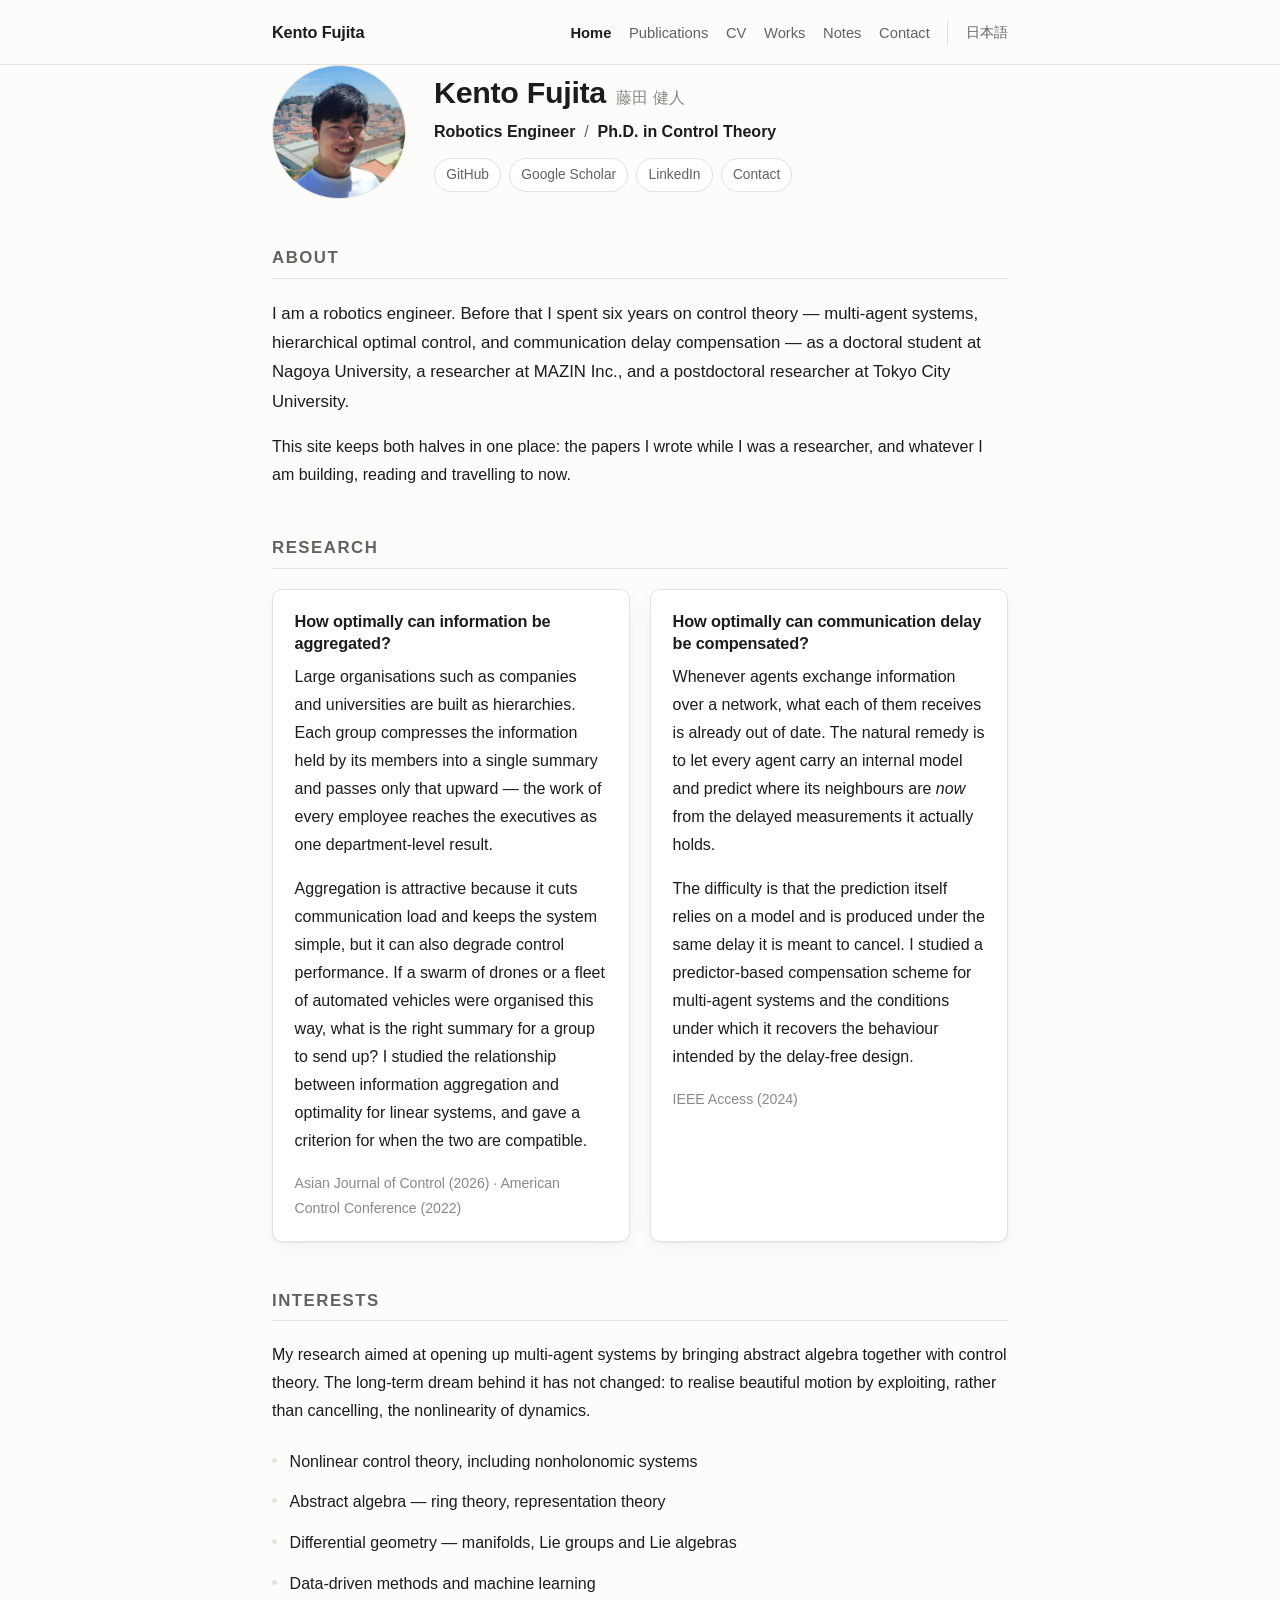
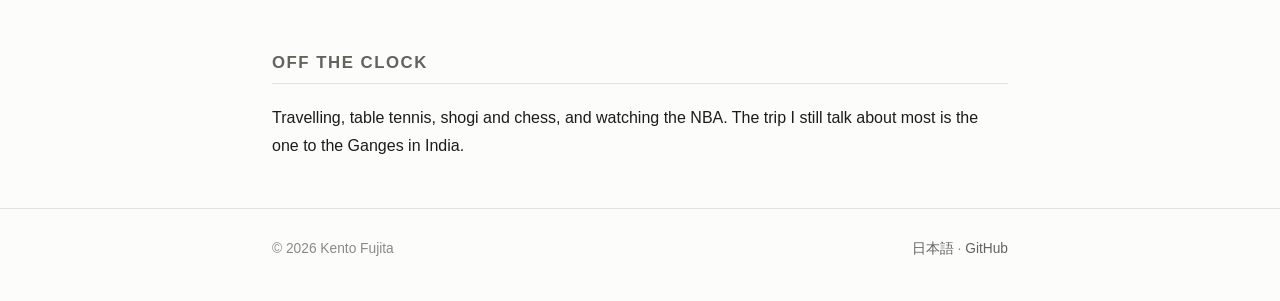
==== index.html @ 8de70c78 "Initial site: bilingual personal site on GitHub Pages Migrated from Google Sites (sites.google.com/v" ====
<!doctype html>
<html lang="en">
<head>
<meta charset="utf-8">
<meta name="viewport" content="width=device-width, initial-scale=1">
<title>Kento Fujita</title>
<meta name="description" content="Kento Fujita — robotics engineer, Ph.D. in control theory. Multi-agent systems, hierarchical optimal control, communication delay compensation.">
<link rel="stylesheet" href="/assets/style.css">
</head>
<body>

<header class="site-header">
  <div class="wrap">
    <a class="brand" href="/">Kento Fujita</a>
    <nav class="site-nav">
      <a href="/" aria-current="page">Home</a>
      <a href="/publications.html">Publications</a>
      <a href="/cv.html">CV</a>
      <a href="/works.html">Works</a>
      <a href="/notes/">Notes</a>
      <a href="/contact.html">Contact</a>
      <span class="lang-switch"><a href="/ja/">日本語</a></span>
    </nav>
  </div>
</header>

<main class="wrap">

  <div class="hero">
    <img class="hero-photo" src="/assets/img/profile.jpg" alt="Kento Fujita" width="600" height="600">
    <div class="hero-text">
      <h1>Kento Fujita<span class="name-ja">藤田 健人</span></h1>
      <p class="role"><strong>Robotics Engineer</strong> &nbsp;/&nbsp; <strong>Ph.D. in Control Theory</strong></p>
      <ul class="linkrow">
        <li><a href="https://github.com/KennyFujita">GitHub</a></li>
        <li><a href="https://scholar.google.com/citations?hl=en&amp;user=qDLfMhMAAAAJ">Google Scholar</a></li>
        <li><a href="https://www.linkedin.com/in/fujita-kento-control/">LinkedIn</a></li>
        <li><a href="/contact.html">Contact</a></li>
      </ul>
    </div>
  </div>

  <section>
    <h2>About</h2>
    <p class="lead">
      I am a robotics engineer. Before that I spent six years on control theory —
      multi-agent systems, hierarchical optimal control, and communication delay
      compensation — as a doctoral student at Nagoya University, a researcher at
      MAZIN Inc., and a postdoctoral researcher at Tokyo City University.
    </p>
    <p>
      This site keeps both halves in one place: the papers I wrote while I was a
      researcher, and whatever I am building, reading and travelling to now.
    </p>
  </section>

  <section>
    <h2>Research</h2>
    <div class="cards">

      <article class="card">
        <h3>How optimally can information be aggregated?</h3>
        <p>
          Large organisations such as companies and universities are built as
          hierarchies. Each group compresses the information held by its members
          into a single summary and passes only that upward — the work of every
          employee reaches the executives as one department-level result.
        </p>
        <p>
          Aggregation is attractive because it cuts communication load and keeps
          the system simple, but it can also degrade control performance. If a
          swarm of drones or a fleet of automated vehicles were organised this
          way, what is the right summary for a group to send up? I studied the
          relationship between information aggregation and optimality for linear
          systems, and gave a criterion for when the two are compatible.
        </p>
        <p class="note">
          Asian Journal of Control (2026) · American Control Conference (2022)
        </p>
      </article>

      <article class="card">
        <h3>How optimally can communication delay be compensated?</h3>
        <p>
          Whenever agents exchange information over a network, what each of them
          receives is already out of date. The natural remedy is to let every
          agent carry an internal model and predict where its neighbours are
          <em>now</em> from the delayed measurements it actually holds.
        </p>
        <p>
          The difficulty is that the prediction itself relies on a model and is
          produced under the same delay it is meant to cancel. I studied a
          predictor-based compensation scheme for multi-agent systems and the
          conditions under which it recovers the behaviour intended by the
          delay-free design.
        </p>
        <p class="note">
          IEEE Access (2024)
        </p>
      </article>

    </div>
  </section>

  <section>
    <h2>Interests</h2>
    <p>
      My research aimed at opening up multi-agent systems by bringing abstract
      algebra together with control theory. The long-term dream behind it has
      not changed: to realise beautiful motion by exploiting, rather than
      cancelling, the nonlinearity of dynamics.
    </p>
    <ul class="plain-list">
      <li>Nonlinear control theory, including nonholonomic systems</li>
      <li>Abstract algebra — ring theory, representation theory</li>
      <li>Differential geometry — manifolds, Lie groups and Lie algebras</li>
      <li>Data-driven methods and machine learning</li>
    </ul>
  </section>

  <section>
    <h2>Off the clock</h2>
    <p>
      Travelling, table tennis, shogi and chess, and watching the NBA. The trip
      I still talk about most is the one to the Ganges in India.
    </p>
  </section>

</main>

<footer class="site-footer">
  <div class="wrap">
    <span>© 2026 Kento Fujita</span>
    <span><a href="/ja/">日本語</a> · <a href="https://github.com/KennyFujita">GitHub</a></span>
  </div>
</footer>

</body>
</html>
---- assets/style.css ----
/* ==========================================================================
   Kento Fujita — personal site
   Single stylesheet for every page (English and Japanese).
   No build step, no external fonts, no JavaScript.
   ========================================================================== */

:root {
  --bg: #fcfcfa;
  --surface: #ffffff;
  --fg: #1c1c1a;
  --muted: #63635e;
  --faint: #8a8a84;
  --border: #e3e2dd;
  --accent: #275b87;
  --accent-soft: #eef3f8;
  --shadow: 0 1px 2px rgba(20, 20, 18, 0.05), 0 6px 20px rgba(20, 20, 18, 0.04);
  --radius: 10px;
  --measure: 46rem;
}

@media (prefers-color-scheme: dark) {
  :root {
    --bg: #16171a;
    --surface: #1e1f23;
    --fg: #e7e7e4;
    --muted: #a6a6a1;
    --faint: #85857f;
    --border: #2e3036;
    --accent: #8ab6dd;
    --accent-soft: #222932;
    --shadow: 0 1px 2px rgba(0, 0, 0, 0.3), 0 6px 20px rgba(0, 0, 0, 0.25);
  }
}

/* The theme toggle on hosted pages stamps data-theme on <html>; it must win. */
:root[data-theme="light"] {
  --bg: #fcfcfa;
  --surface: #ffffff;
  --fg: #1c1c1a;
  --muted: #63635e;
  --faint: #8a8a84;
  --border: #e3e2dd;
  --accent: #275b87;
  --accent-soft: #eef3f8;
}

:root[data-theme="dark"] {
  --bg: #16171a;
  --surface: #1e1f23;
  --fg: #e7e7e4;
  --muted: #a6a6a1;
  --faint: #85857f;
  --border: #2e3036;
  --accent: #8ab6dd;
  --accent-soft: #222932;
}

/* --------------------------------------------------------------- base ---- */

html {
  -webkit-text-size-adjust: 100%;
}

body {
  margin: 0;
  background: var(--bg);
  color: var(--fg);
  font-family: -apple-system, BlinkMacSystemFont, "Segoe UI", "Helvetica Neue",
    "Hiragino Sans", "Hiragino Kaku Gothic ProN", "Noto Sans JP", Meiryo,
    sans-serif;
  font-size: 16px;
  line-height: 1.75;
  font-feature-settings: "palt" 1;
}

a {
  color: var(--accent);
  text-decoration: none;
  border-bottom: 1px solid transparent;
}

a:hover {
  border-bottom-color: currentColor;
}

h1,
h2,
h3 {
  line-height: 1.35;
  font-weight: 650;
  letter-spacing: -0.01em;
}

p {
  margin: 0 0 1em;
}

img {
  max-width: 100%;
  height: auto;
}

code {
  font-family: ui-monospace, SFMono-Regular, Menlo, Consolas, monospace;
  font-size: 0.9em;
  background: var(--accent-soft);
  padding: 0.1em 0.35em;
  border-radius: 4px;
}

/* ------------------------------------------------------------- layout ---- */

.wrap {
  max-width: var(--measure);
  margin: 0 auto;
  padding: 0 1.25rem;
}

main {
  padding: 2.5rem 0 4rem;
}

section {
  margin: 0 0 3rem;
}

section > h2 {
  font-size: 1.05rem;
  text-transform: uppercase;
  letter-spacing: 0.09em;
  color: var(--muted);
  font-weight: 600;
  margin: 0 0 1.25rem;
  padding-bottom: 0.5rem;
  border-bottom: 1px solid var(--border);
}

/* ------------------------------------------------------------- header ---- */

.site-header {
  border-bottom: 1px solid var(--border);
  background: var(--bg);
}

.site-header .wrap {
  display: flex;
  flex-wrap: wrap;
  align-items: baseline;
  gap: 0.5rem 1.5rem;
  padding-top: 1.1rem;
  padding-bottom: 1.1rem;
}

.brand {
  font-weight: 650;
  font-size: 1.02rem;
  color: var(--fg);
  letter-spacing: -0.01em;
  border-bottom: none;
}

.brand:hover {
  color: var(--accent);
}

.site-nav {
  display: flex;
  flex-wrap: wrap;
  gap: 0.25rem 1.1rem;
  margin-left: auto;
  font-size: 0.92rem;
}

.site-nav a {
  color: var(--muted);
  border-bottom: none;
}

.site-nav a:hover {
  color: var(--fg);
}

.site-nav a[aria-current="page"] {
  color: var(--fg);
  font-weight: 600;
}

.lang-switch {
  font-size: 0.85rem;
  color: var(--faint);
  padding-left: 1.1rem;
  border-left: 1px solid var(--border);
}

/* --------------------------------------------------------------- hero ---- */

.hero {
  display: flex;
  flex-wrap: wrap;
  align-items: center;
  gap: 1.75rem;
  margin-bottom: 3rem;
}

.hero-photo {
  width: 132px;
  height: 132px;
  border-radius: 50%;
  object-fit: cover;
  background: var(--accent-soft);
  border: 1px solid var(--border);
  flex: none;
}

.hero-photo--placeholder {
  display: flex;
  align-items: center;
  justify-content: center;
  color: var(--faint);
  font-size: 0.72rem;
  text-align: center;
  line-height: 1.4;
  padding: 0.5rem;
  box-sizing: border-box;
}

.hero-text {
  flex: 1 1 16rem;
}

.hero h1 {
  margin: 0 0 0.3rem;
  font-size: 1.9rem;
}

.hero .name-ja {
  color: var(--faint);
  font-size: 1rem;
  font-weight: 400;
  margin-left: 0.6rem;
  letter-spacing: 0.02em;
}

.hero .role {
  margin: 0 0 0.75rem;
  color: var(--muted);
  font-size: 1rem;
}

.hero .role strong {
  color: var(--fg);
  font-weight: 600;
}

/* -------------------------------------------------------------- links ---- */

.linkrow {
  display: flex;
  flex-wrap: wrap;
  gap: 0.5rem;
  margin: 0;
  padding: 0;
  list-style: none;
}

.linkrow a {
  display: inline-block;
  font-size: 0.86rem;
  padding: 0.25rem 0.7rem;
  border: 1px solid var(--border);
  border-radius: 999px;
  color: var(--muted);
  background: var(--surface);
}

.linkrow a:hover {
  color: var(--accent);
  border-color: var(--accent);
}

/* ---------------------------------------------------------- text bits ---- */

.lead {
  font-size: 1.05rem;
}

.muted {
  color: var(--muted);
}

.note {
  font-size: 0.88rem;
  color: var(--faint);
}

/* ------------------------------------------------------------- cards ----- */

.cards {
  display: grid;
  gap: 1.25rem;
  grid-template-columns: repeat(auto-fit, minmax(17rem, 1fr));
}

.card {
  background: var(--surface);
  border: 1px solid var(--border);
  border-radius: var(--radius);
  padding: 1.25rem 1.35rem;
  box-shadow: var(--shadow);
}

.card h3 {
  margin: 0 0 0.6rem;
  font-size: 1.02rem;
}

.card p:last-child {
  margin-bottom: 0;
}

.card .card-meta {
  font-size: 0.82rem;
  color: var(--faint);
  margin-bottom: 0.5rem;
}

/* ------------------------------------------------------- publications ---- */

.pub-group {
  margin-bottom: 2.25rem;
}

.pub-group h3 {
  font-size: 0.95rem;
  margin: 0 0 0.9rem;
  color: var(--fg);
}

.pub-list {
  margin: 0;
  padding: 0;
  list-style: none;
  counter-reset: pub;
}

.pub-list > li {
  position: relative;
  padding: 0 0 1.05rem 2.2rem;
  counter-increment: pub;
}

.pub-list > li::before {
  content: "[" counter(pub) "]";
  position: absolute;
  left: 0;
  top: 0;
  color: var(--faint);
  font-size: 0.85rem;
  font-variant-numeric: tabular-nums;
}

.pub-list .authors {
  color: var(--fg);
}

.pub-list .title {
  font-weight: 600;
}

.pub-list .venue {
  color: var(--muted);
  font-style: italic;
}

.pub-list .orig {
  display: block;
  font-size: 0.85rem;
  color: var(--faint);
  font-style: normal;
}

.pub-list .self {
  text-decoration: underline;
  text-underline-offset: 0.2em;
  text-decoration-thickness: 1px;
}

.pub-list .award {
  display: inline-block;
  font-size: 0.78rem;
  color: var(--accent);
  background: var(--accent-soft);
  border-radius: 4px;
  padding: 0 0.4em;
  margin-left: 0.3em;
  white-space: nowrap;
}

/* ----------------------------------------------------------------- cv ---- */

.timeline {
  margin: 0;
  padding: 0;
  list-style: none;
}

.timeline > li {
  display: flex;
  flex-wrap: wrap;
  gap: 0.1rem 1.5rem;
  padding: 0.75rem 0;
  border-bottom: 1px dashed var(--border);
}

.timeline > li:last-child {
  border-bottom: none;
}

.timeline .when {
  flex: 0 0 9.5rem;
  color: var(--muted);
  font-size: 0.88rem;
  font-variant-numeric: tabular-nums;
  padding-top: 0.15rem;
}

.timeline .what {
  flex: 1 1 16rem;
}

.timeline .what strong {
  font-weight: 600;
}

.timeline .what .sub {
  display: block;
  color: var(--muted);
  font-size: 0.89rem;
}

.plain-list {
  margin: 0;
  padding: 0;
  list-style: none;
}

.plain-list > li {
  padding: 0.4rem 0 0.4rem 1.1rem;
  position: relative;
}

.plain-list > li::before {
  content: "";
  position: absolute;
  left: 0;
  top: 1.02em;
  width: 5px;
  height: 5px;
  border-radius: 50%;
  background: var(--border);
}

.plain-list .when {
  color: var(--faint);
  font-size: 0.88rem;
}

/* -------------------------------------------------------------- notes ---- */

.note-list {
  margin: 0;
  padding: 0;
  list-style: none;
}

.note-list > li {
  padding: 0.85rem 0;
  border-bottom: 1px solid var(--border);
  display: flex;
  flex-wrap: wrap;
  align-items: baseline;
  gap: 0.3rem 0.9rem;
}

.note-list .date {
  color: var(--faint);
  font-size: 0.85rem;
  font-variant-numeric: tabular-nums;
  flex: 0 0 6rem;
}

.tag {
  display: inline-block;
  font-size: 0.74rem;
  letter-spacing: 0.04em;
  text-transform: uppercase;
  color: var(--muted);
  border: 1px solid var(--border);
  border-radius: 999px;
  padding: 0 0.55em;
}

.empty-state {
  border: 1px dashed var(--border);
  border-radius: var(--radius);
  padding: 2rem 1.5rem;
  text-align: center;
  color: var(--muted);
}

/* ------------------------------------------------------------- footer ---- */

.site-footer {
  border-top: 1px solid var(--border);
  padding: 1.75rem 0 2.5rem;
  color: var(--faint);
  font-size: 0.86rem;
}

.site-footer .wrap {
  display: flex;
  flex-wrap: wrap;
  gap: 0.4rem 1.25rem;
  justify-content: space-between;
}

.site-footer a {
  color: var(--muted);
}

/* --------------------------------------------------------- small screens - */

@media (max-width: 34rem) {
  .hero {
    gap: 1.25rem;
  }

  .hero-photo {
    width: 96px;
    height: 96px;
  }

  .hero h1 {
    font-size: 1.6rem;
  }

  .hero .name-ja {
    display: block;
    margin-left: 0;
  }

  .timeline .when {
    flex-basis: 100%;
  }

  .note-list .date {
    flex-basis: auto;
  }
}

/* ---------------------------------------------------------------- print -- */

@media print {
  .site-header,
  .site-footer,
  .linkrow {
    display: none;
  }

  body {
    background: #fff;
    color: #000;
    font-size: 11pt;
  }

  a {
    color: #000;
  }
}
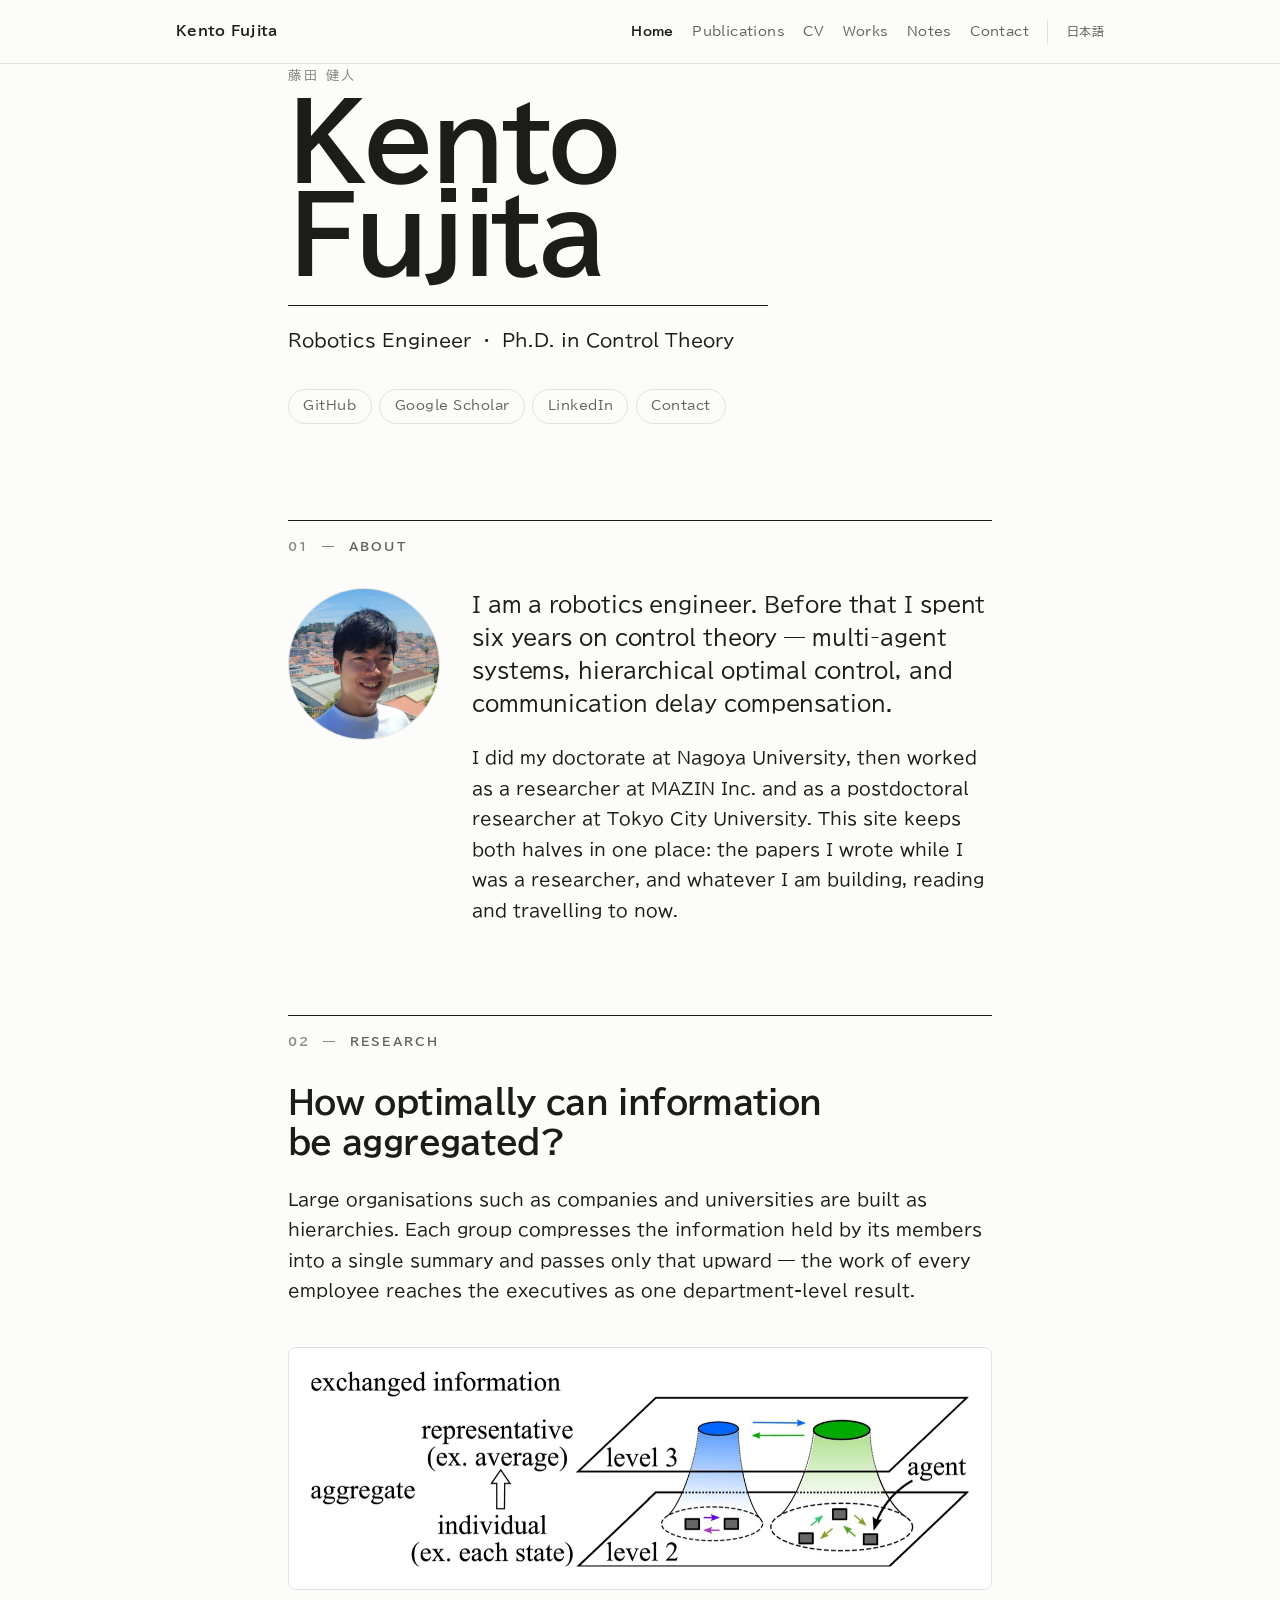
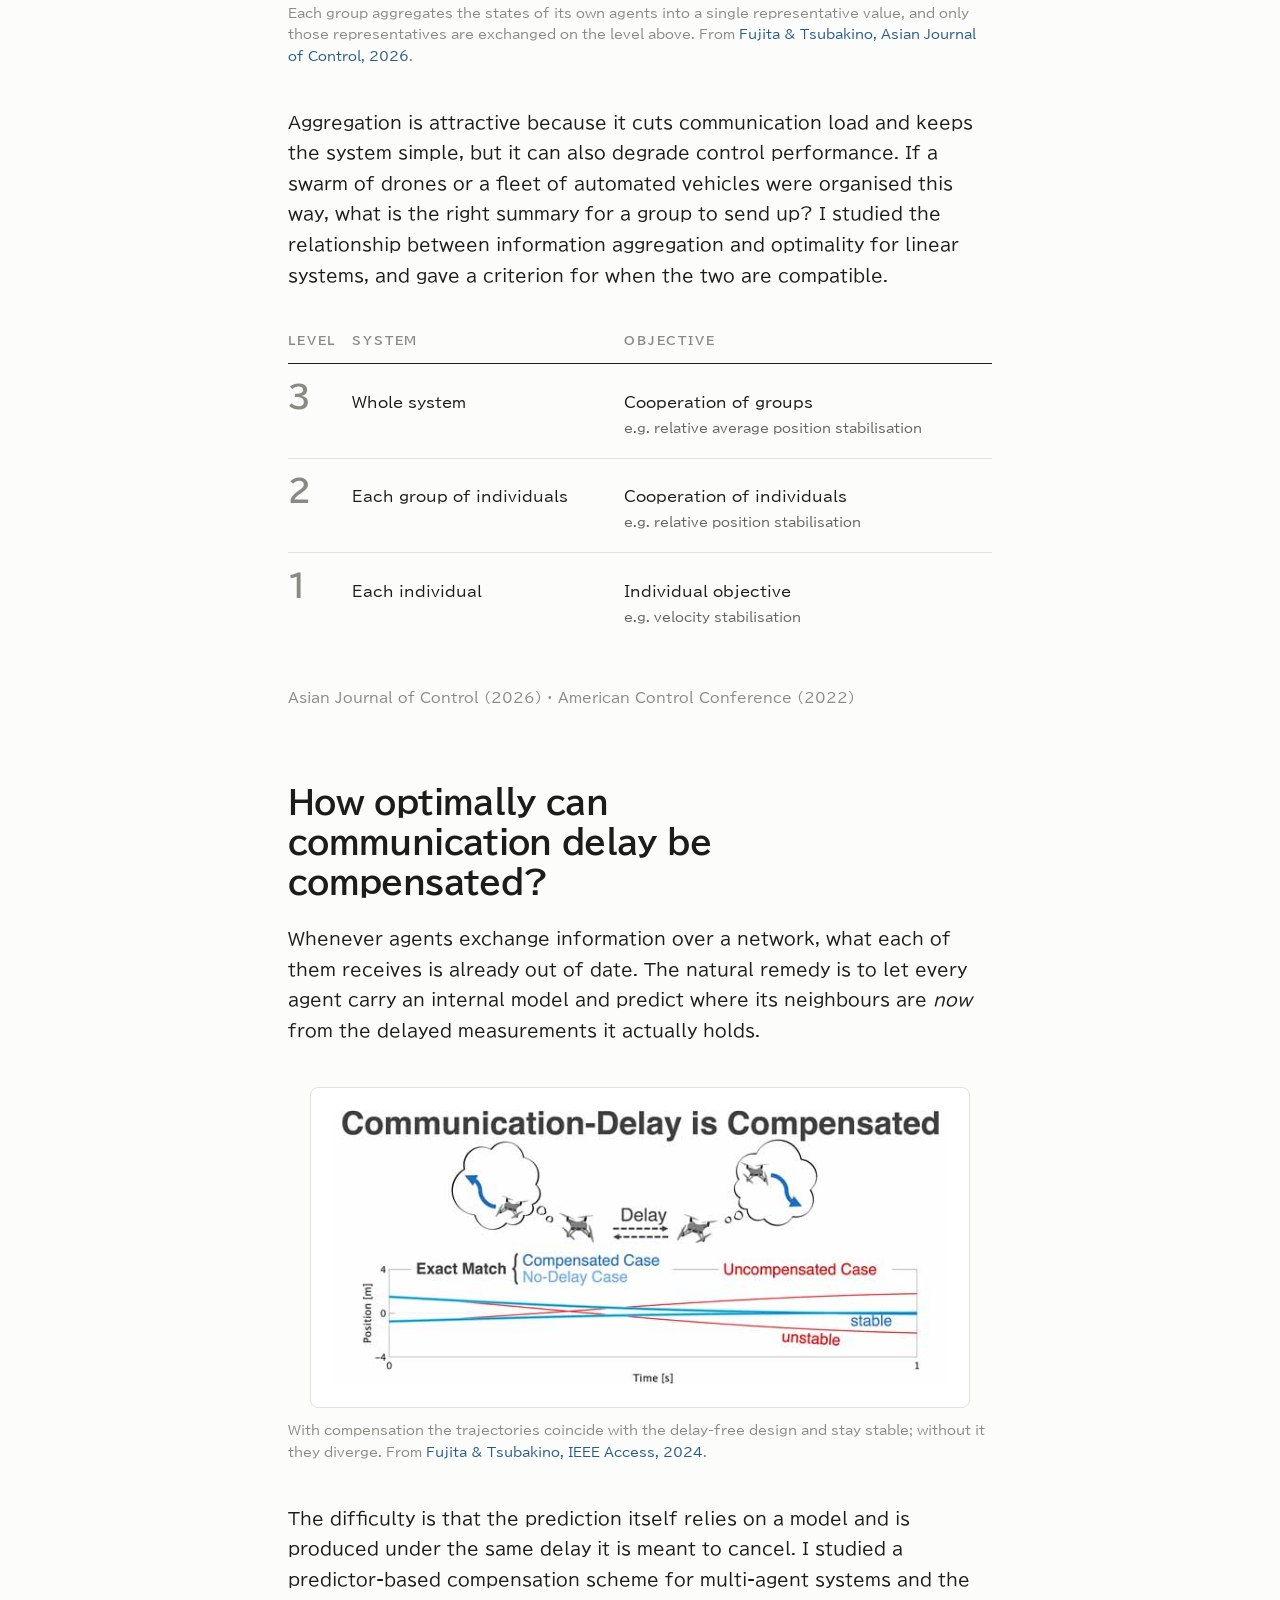
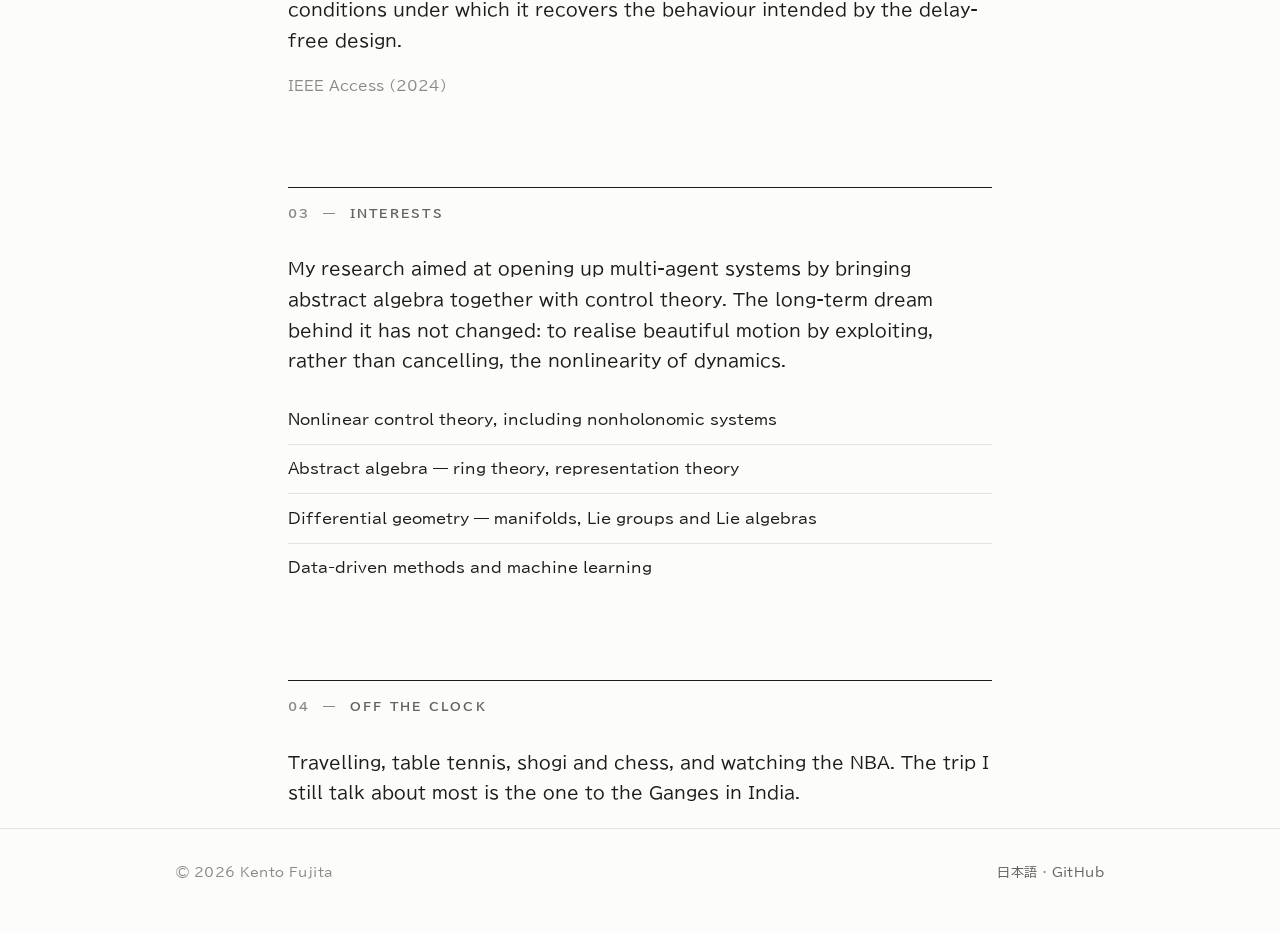
==== commit 379664aa: "Redesign around type scale, and illustrate both research topics - style: display type up to ~6.5x bo" ====
--- a/index.html
+++ b/index.html
@@ -27,79 +27,128 @@
 <main class="wrap">
 
   <div class="hero">
-    <img class="hero-photo" src="/assets/img/profile.jpg" alt="Kento Fujita" width="600" height="600">
-    <div class="hero-text">
-      <h1>Kento Fujita<span class="name-ja">藤田 健人</span></h1>
-      <p class="role"><strong>Robotics Engineer</strong> &nbsp;/&nbsp; <strong>Ph.D. in Control Theory</strong></p>
-      <ul class="linkrow">
-        <li><a href="https://github.com/KennyFujita">GitHub</a></li>
-        <li><a href="https://scholar.google.com/citations?hl=en&amp;user=qDLfMhMAAAAJ">Google Scholar</a></li>
-        <li><a href="https://www.linkedin.com/in/fujita-kento-control/">LinkedIn</a></li>
-        <li><a href="/contact.html">Contact</a></li>
-      </ul>
-    </div>
+    <p class="hero-latin">藤田 健人</p>
+    <h1 class="hero-name">Kento<br>Fujita</h1>
+    <p class="hero-role">Robotics Engineer &nbsp;·&nbsp; Ph.D. in Control Theory</p>
+    <ul class="linkrow">
+      <li><a href="https://github.com/KennyFujita">GitHub</a></li>
+      <li><a href="https://scholar.google.com/citations?hl=en&amp;user=qDLfMhMAAAAJ">Google Scholar</a></li>
+      <li><a href="https://www.linkedin.com/in/fujita-kento-control/">LinkedIn</a></li>
+      <li><a href="/contact.html">Contact</a></li>
+    </ul>
   </div>
 
   <section>
     <h2>About</h2>
-    <p class="lead">
-      I am a robotics engineer. Before that I spent six years on control theory —
-      multi-agent systems, hierarchical optimal control, and communication delay
-      compensation — as a doctoral student at Nagoya University, a researcher at
-      MAZIN Inc., and a postdoctoral researcher at Tokyo City University.
-    </p>
-    <p>
-      This site keeps both halves in one place: the papers I wrote while I was a
-      researcher, and whatever I am building, reading and travelling to now.
-    </p>
+    <div class="about">
+      <img class="about-photo" src="/assets/img/profile.jpg" alt="Kento Fujita" width="600" height="600">
+      <div class="about-text">
+        <p class="lead">
+          I am a robotics engineer. Before that I spent six years on control
+          theory — multi-agent systems, hierarchical optimal control, and
+          communication delay compensation.
+        </p>
+        <p>
+          I did my doctorate at Nagoya University, then worked as a researcher at
+          MAZIN Inc. and as a postdoctoral researcher at Tokyo City University.
+          This site keeps both halves in one place: the papers I wrote while I was
+          a researcher, and whatever I am building, reading and travelling to now.
+        </p>
+      </div>
+    </div>
   </section>
 
   <section>
     <h2>Research</h2>
-    <div class="cards">
 
-      <article class="card">
-        <h3>How optimally can information be aggregated?</h3>
-        <p>
-          Large organisations such as companies and universities are built as
-          hierarchies. Each group compresses the information held by its members
-          into a single summary and passes only that upward — the work of every
-          employee reaches the executives as one department-level result.
-        </p>
-        <p>
-          Aggregation is attractive because it cuts communication load and keeps
-          the system simple, but it can also degrade control performance. If a
-          swarm of drones or a fleet of automated vehicles were organised this
-          way, what is the right summary for a group to send up? I studied the
-          relationship between information aggregation and optimality for linear
-          systems, and gave a criterion for when the two are compatible.
-        </p>
-        <p class="note">
-          Asian Journal of Control (2026) · American Control Conference (2022)
-        </p>
-      </article>
+    <article class="research-item">
+      <h3>How optimally can information be aggregated?</h3>
+      <p>
+        Large organisations such as companies and universities are built as
+        hierarchies. Each group compresses the information held by its members
+        into a single summary and passes only that upward — the work of every
+        employee reaches the executives as one department-level result.
+      </p>
 
-      <article class="card">
-        <h3>How optimally can communication delay be compensated?</h3>
-        <p>
-          Whenever agents exchange information over a network, what each of them
-          receives is already out of date. The natural remedy is to let every
-          agent carry an internal model and predict where its neighbours are
-          <em>now</em> from the delayed measurements it actually holds.
-        </p>
-        <p>
-          The difficulty is that the prediction itself relies on a model and is
-          produced under the same delay it is meant to cancel. I studied a
-          predictor-based compensation scheme for multi-agent systems and the
-          conditions under which it recovers the behaviour intended by the
-          delay-free design.
-        </p>
-        <p class="note">
-          IEEE Access (2024)
-        </p>
-      </article>
+      <figure>
+        <img src="/assets/img/fig-aggregation.jpg" alt="Two groups of agents on a lower level; each group's individual states are aggregated into one representative value that is exchanged on the upper level.">
+        <figcaption>
+          Each group aggregates the states of its own agents into a single
+          representative value, and only those representatives are exchanged on
+          the level above. From
+          <a href="https://doi.org/10.1002/asjc.3786">Fujita &amp; Tsubakino, Asian Journal of Control, 2026</a>.
+        </figcaption>
+      </figure>
 
-    </div>
+      <p>
+        Aggregation is attractive because it cuts communication load and keeps
+        the system simple, but it can also degrade control performance. If a
+        swarm of drones or a fleet of automated vehicles were organised this way,
+        what is the right summary for a group to send up? I studied the
+        relationship between information aggregation and optimality for linear
+        systems, and gave a criterion for when the two are compatible.
+      </p>
+
+      <div class="table-scroll">
+        <table class="level-table">
+          <thead>
+            <tr><th>Level</th><th>System</th><th>Objective</th></tr>
+          </thead>
+          <tbody>
+            <tr>
+              <td class="lv">3</td>
+              <td>Whole system</td>
+              <td>Cooperation of groups<span class="eg">e.g. relative average position stabilisation</span></td>
+            </tr>
+            <tr>
+              <td class="lv">2</td>
+              <td>Each group of individuals</td>
+              <td>Cooperation of individuals<span class="eg">e.g. relative position stabilisation</span></td>
+            </tr>
+            <tr>
+              <td class="lv">1</td>
+              <td>Each individual</td>
+              <td>Individual objective<span class="eg">e.g. velocity stabilisation</span></td>
+            </tr>
+          </tbody>
+        </table>
+      </div>
+
+      <p class="note">
+        Asian Journal of Control (2026) · American Control Conference (2022)
+      </p>
+    </article>
+
+    <article class="research-item">
+      <h3>How optimally can communication delay be compensated?</h3>
+      <p>
+        Whenever agents exchange information over a network, what each of them
+        receives is already out of date. The natural remedy is to let every agent
+        carry an internal model and predict where its neighbours are <em>now</em>
+        from the delayed measurements it actually holds.
+      </p>
+
+      <figure class="figure--natural">
+        <img src="/assets/img/fig-delay.jpg" alt="Agents predicting each other's states under communication delay. In the plot, the compensated case coincides with the delay-free case and stays stable, while the uncompensated case diverges.">
+        <figcaption>
+          With compensation the trajectories coincide with the delay-free design
+          and stay stable; without it they diverge. From
+          <a href="https://doi.org/10.1109/ACCESS.2024.3520957">Fujita &amp; Tsubakino, IEEE Access, 2024</a>.
+        </figcaption>
+      </figure>
+
+      <p>
+        The difficulty is that the prediction itself relies on a model and is
+        produced under the same delay it is meant to cancel. I studied a
+        predictor-based compensation scheme for multi-agent systems and the
+        conditions under which it recovers the behaviour intended by the
+        delay-free design.
+      </p>
+      <p class="note">
+        IEEE Access (2024)
+      </p>
+    </article>
+
   </section>
 
   <section>
--- a/assets/style.css
+++ b/assets/style.css
@@ -1,8 +1,23 @@
 /* ==========================================================================
    Kento Fujita — personal site
    Single stylesheet for every page (English and Japanese).
-   No build step, no external fonts, no JavaScript.
+   No build step, no JavaScript.
+
+   Typography-led layout: the page is carried by scale contrast and whitespace
+   rather than imagery. Display type is ~4x the body size, sections are
+   numbered by CSS counters, and text sits on a narrow measure while figures
+   break out wider.
+
+   Japanese text uses BIZ UDPGothic (Morisawa, SIL OFL) — a universal-design
+   gothic. Google Fonts splits it into ~250 unicode-range subsets, so a page
+   only downloads the few chunks its characters actually need.
+   Latin text keeps the system UI font, which sits earlier in the stack.
    ========================================================================== */
+
+@import url("https://fonts.googleapis.com/css2?family=BIZ+UDPGothic:wght@400;700&display=swap");
+
+/* Palette is unchanged from the first version — only the type scale moved.
+   --rule is the hairline under section headings; it tracks the text colour. */
 
 :root {
   --bg: #fcfcfa;
@@ -11,11 +26,12 @@
   --muted: #63635e;
   --faint: #8a8a84;
   --border: #e3e2dd;
+  --rule: #1c1c1a;
   --accent: #275b87;
   --accent-soft: #eef3f8;
-  --shadow: 0 1px 2px rgba(20, 20, 18, 0.05), 0 6px 20px rgba(20, 20, 18, 0.04);
-  --radius: 10px;
-  --measure: 46rem;
+  --radius: 8px;
+  --measure: 44rem;
+  --wide: 58rem;
 }
 
 @media (prefers-color-scheme: dark) {
@@ -26,13 +42,12 @@
     --muted: #a6a6a1;
     --faint: #85857f;
     --border: #2e3036;
+    --rule: #e7e7e4;
     --accent: #8ab6dd;
     --accent-soft: #222932;
-    --shadow: 0 1px 2px rgba(0, 0, 0, 0.3), 0 6px 20px rgba(0, 0, 0, 0.25);
-  }
-}
-
-/* The theme toggle on hosted pages stamps data-theme on <html>; it must win. */
+  }
+}
+
 :root[data-theme="light"] {
   --bg: #fcfcfa;
   --surface: #ffffff;
@@ -40,6 +55,7 @@
   --muted: #63635e;
   --faint: #8a8a84;
   --border: #e3e2dd;
+  --rule: #1c1c1a;
   --accent: #275b87;
   --accent-soft: #eef3f8;
 }
@@ -51,6 +67,7 @@
   --muted: #a6a6a1;
   --faint: #85857f;
   --border: #2e3036;
+  --rule: #e7e7e4;
   --accent: #8ab6dd;
   --accent-soft: #222932;
 }
@@ -66,11 +83,10 @@
   background: var(--bg);
   color: var(--fg);
   font-family: -apple-system, BlinkMacSystemFont, "Segoe UI", "Helvetica Neue",
-    "Hiragino Sans", "Hiragino Kaku Gothic ProN", "Noto Sans JP", Meiryo,
-    sans-serif;
-  font-size: 16px;
-  line-height: 1.75;
-  font-feature-settings: "palt" 1;
+    "BIZ UDPGothic", "Hiragino Sans", "Hiragino Kaku Gothic ProN",
+    "Noto Sans JP", Meiryo, sans-serif;
+  font-size: 17px;
+  line-height: 1.8;
 }
 
 a {
@@ -83,16 +99,8 @@
   border-bottom-color: currentColor;
 }
 
-h1,
-h2,
-h3 {
-  line-height: 1.35;
-  font-weight: 650;
-  letter-spacing: -0.01em;
-}
-
 p {
-  margin: 0 0 1em;
+  margin: 0 0 1.1em;
 }
 
 img {
@@ -113,49 +121,124 @@
 .wrap {
   max-width: var(--measure);
   margin: 0 auto;
-  padding: 0 1.25rem;
+  padding: 0 1.5rem;
 }
 
 main {
-  padding: 2.5rem 0 4rem;
-}
-
-section {
-  margin: 0 0 3rem;
-}
-
-section > h2 {
-  font-size: 1.05rem;
+  padding: 4rem 0 6rem;
+  counter-reset: sec;
+}
+
+main > section {
+  margin: 0 0 5.5rem;
+  counter-increment: sec;
+}
+
+main > section:last-child {
+  margin-bottom: 0;
+}
+
+/* Numbered section rules: "01 — RESEARCH" over a hairline. */
+main > section > h2 {
+  font-size: 0.78rem;
+  font-weight: 600;
   text-transform: uppercase;
-  letter-spacing: 0.09em;
-  color: var(--muted);
-  font-weight: 600;
-  margin: 0 0 1.25rem;
-  padding-bottom: 0.5rem;
-  border-bottom: 1px solid var(--border);
+  letter-spacing: 0.18em;
+  color: var(--muted);
+  margin: 0 0 2rem;
+  padding-top: 1rem;
+  border-top: 1px solid var(--rule);
+  line-height: 1.5;
+}
+
+main > section > h2::before {
+  content: counter(sec, decimal-leading-zero) "\00a0\00a0—\00a0\00a0";
+  color: var(--faint);
+}
+
+/* --------------------------------------------------------------- hero ---- */
+
+.hero {
+  margin: 0 0 6rem;
+}
+
+.hero-name {
+  font-size: clamp(3.4rem, 13vw, 6.5rem);
+  line-height: 0.9;
+  letter-spacing: -0.04em;
+  font-weight: 700;
+  margin: 0 0 1.5rem;
+}
+
+:lang(ja) .hero-name {
+  letter-spacing: -0.01em;
+  line-height: 1.02;
+}
+
+.hero-latin {
+  font-size: 0.82rem;
+  letter-spacing: 0.2em;
+  text-transform: uppercase;
+  color: var(--faint);
+  margin: 0 0 0.4rem;
+}
+
+.hero-role {
+  font-size: 1.15rem;
+  color: var(--fg);
+  margin: 0 0 2rem;
+  padding-top: 1.1rem;
+  border-top: 1px solid var(--rule);
+  max-width: 30rem;
+}
+
+/* -------------------------------------------------------------- links ---- */
+
+.linkrow {
+  display: flex;
+  flex-wrap: wrap;
+  gap: 0.45rem;
+  margin: 0;
+  padding: 0;
+  list-style: none;
+}
+
+.linkrow a {
+  display: inline-block;
+  font-size: 0.82rem;
+  letter-spacing: 0.04em;
+  padding: 0.3rem 0.9rem;
+  border: 1px solid var(--border);
+  border-radius: 999px;
+  color: var(--muted);
+}
+
+.linkrow a:hover {
+  color: var(--accent);
+  border-color: var(--accent);
 }
 
 /* ------------------------------------------------------------- header ---- */
 
 .site-header {
   border-bottom: 1px solid var(--border);
-  background: var(--bg);
 }
 
 .site-header .wrap {
   display: flex;
   flex-wrap: wrap;
   align-items: baseline;
-  gap: 0.5rem 1.5rem;
-  padding-top: 1.1rem;
-  padding-bottom: 1.1rem;
+  gap: 0.4rem 1.5rem;
+  padding-top: 1.15rem;
+  padding-bottom: 1.15rem;
+  max-width: var(--wide);
 }
 
 .brand {
-  font-weight: 650;
-  font-size: 1.02rem;
+  font-weight: 700;
+  font-size: 0.9rem;
+  letter-spacing: 0.02em;
   color: var(--fg);
-  letter-spacing: -0.01em;
   border-bottom: none;
 }
 
@@ -166,9 +249,10 @@
 .site-nav {
   display: flex;
   flex-wrap: wrap;
-  gap: 0.25rem 1.1rem;
+  gap: 0.2rem 1.15rem;
   margin-left: auto;
-  font-size: 0.92rem;
+  font-size: 0.82rem;
+  letter-spacing: 0.03em;
 }
 
 .site-nav a {
@@ -182,136 +266,211 @@
 
 .site-nav a[aria-current="page"] {
   color: var(--fg);
-  font-weight: 600;
+  font-weight: 700;
 }
 
 .lang-switch {
-  font-size: 0.85rem;
-  color: var(--faint);
-  padding-left: 1.1rem;
+  font-size: 0.78rem;
+  color: var(--faint);
+  padding-left: 1.15rem;
   border-left: 1px solid var(--border);
 }
 
-/* --------------------------------------------------------------- hero ---- */
-
-.hero {
+/* -------------------------------------------------------------- about ---- */
+
+.about {
   display: flex;
   flex-wrap: wrap;
-  align-items: center;
-  gap: 1.75rem;
-  margin-bottom: 3rem;
-}
-
-.hero-photo {
-  width: 132px;
-  height: 132px;
+  gap: 2rem;
+  align-items: flex-start;
+}
+
+.about-photo {
+  width: 150px;
+  height: 150px;
   border-radius: 50%;
   object-fit: cover;
-  background: var(--accent-soft);
   border: 1px solid var(--border);
   flex: none;
 }
 
-.hero-photo--placeholder {
-  display: flex;
-  align-items: center;
-  justify-content: center;
-  color: var(--faint);
+.about-text {
+  flex: 1 1 20rem;
+}
+
+.about-text > :last-child {
+  margin-bottom: 0;
+}
+
+/* ---------------------------------------------------------- text bits ---- */
+
+/* The one paragraph per page that is allowed to be big. */
+.lead {
+  font-size: 1.3rem;
+  line-height: 1.6;
+  letter-spacing: -0.005em;
+  margin-bottom: 1.4rem;
+}
+
+.muted {
+  color: var(--muted);
+}
+
+.note {
+  font-size: 0.86rem;
+  line-height: 1.7;
+  color: var(--faint);
+}
+
+main > h1 {
+  font-size: clamp(2.2rem, 6vw, 3.2rem);
+  line-height: 1.05;
+  letter-spacing: -0.03em;
+  font-weight: 700;
+  margin: 0 0 0.6rem;
+}
+
+main > h1 + .note {
+  margin: 0 0 4rem;
+}
+
+/* ----------------------------------------------------------- research ---- */
+
+.research-item {
+  margin: 0 0 4.5rem;
+}
+
+.research-item:last-child {
+  margin-bottom: 0;
+}
+
+.research-item h3 {
+  font-size: clamp(1.5rem, 3.6vw, 2rem);
+  line-height: 1.25;
+  letter-spacing: -0.02em;
+  font-weight: 700;
+  margin: 0 0 1.4rem;
+  max-width: 24ch;
+}
+
+/* Figures break out wider than the text measure. */
+figure {
+  width: min(var(--wide), 100%);
+  margin: 2.5rem 0;
+}
+
+@media (min-width: 60rem) {
+  figure {
+    margin-left: 50%;
+    transform: translateX(-50%);
+  }
+}
+
+figure img {
+  display: block;
+  width: 100%;
+  box-sizing: border-box;
+  /* Paper figures are drawn on white; keep a light plate in both themes. */
+  background: #fff;
+  padding: 1.4rem;
+  border: 1px solid var(--border);
+  border-radius: var(--radius);
+}
+
+/* For source images that are smaller than the wide column — never upscale. */
+.figure--natural {
+  width: min(44rem, 100%);
+}
+
+.figure--natural img {
+  max-width: 660px;
+  margin-left: auto;
+  margin-right: auto;
+}
+
+figcaption {
+  font-size: 0.82rem;
+  line-height: 1.65;
+  color: var(--faint);
+  margin-top: 0.8rem;
+}
+
+/* ---------------------------------------------------------- level table -- */
+
+.table-scroll {
+  width: min(var(--wide), 100%);
+  overflow-x: auto;
+  margin: 2.5rem 0;
+}
+
+@media (min-width: 60rem) {
+  .table-scroll {
+    margin-left: 50%;
+    transform: translateX(-50%);
+  }
+}
+
+.level-table {
+  border-collapse: collapse;
+  width: 100%;
+  min-width: 34rem;
+  font-size: 0.94rem;
+}
+
+.level-table th {
+  text-align: left;
   font-size: 0.72rem;
-  text-align: center;
-  line-height: 1.4;
-  padding: 0.5rem;
-  box-sizing: border-box;
-}
-
-.hero-text {
-  flex: 1 1 16rem;
-}
-
-.hero h1 {
-  margin: 0 0 0.3rem;
+  text-transform: uppercase;
+  letter-spacing: 0.16em;
+  color: var(--faint);
+  font-weight: 600;
+  padding: 0 1rem 0.7rem 0;
+  border-bottom: 1px solid var(--rule);
+}
+
+.level-table td {
+  padding: 1.1rem 1rem 1.1rem 0;
+  border-bottom: 1px solid var(--border);
+  vertical-align: baseline;
+}
+
+.level-table tr:last-child td {
+  border-bottom: none;
+}
+
+.level-table .lv {
   font-size: 1.9rem;
-}
-
-.hero .name-ja {
-  color: var(--faint);
-  font-size: 1rem;
-  font-weight: 400;
-  margin-left: 0.6rem;
-  letter-spacing: 0.02em;
-}
-
-.hero .role {
-  margin: 0 0 0.75rem;
-  color: var(--muted);
-  font-size: 1rem;
-}
-
-.hero .role strong {
-  color: var(--fg);
-  font-weight: 600;
-}
-
-/* -------------------------------------------------------------- links ---- */
-
-.linkrow {
-  display: flex;
-  flex-wrap: wrap;
-  gap: 0.5rem;
-  margin: 0;
-  padding: 0;
-  list-style: none;
-}
-
-.linkrow a {
-  display: inline-block;
-  font-size: 0.86rem;
-  padding: 0.25rem 0.7rem;
-  border: 1px solid var(--border);
-  border-radius: 999px;
-  color: var(--muted);
-  background: var(--surface);
-}
-
-.linkrow a:hover {
-  color: var(--accent);
-  border-color: var(--accent);
-}
-
-/* ---------------------------------------------------------- text bits ---- */
-
-.lead {
-  font-size: 1.05rem;
-}
-
-.muted {
-  color: var(--muted);
-}
-
-.note {
-  font-size: 0.88rem;
-  color: var(--faint);
+  font-weight: 700;
+  line-height: 1;
+  color: var(--faint);
+  font-variant-numeric: tabular-nums;
+  width: 1.5em;
+}
+
+.level-table .eg {
+  display: block;
+  font-size: 0.84rem;
+  color: var(--muted);
 }
 
 /* ------------------------------------------------------------- cards ----- */
 
 .cards {
   display: grid;
-  gap: 1.25rem;
+  gap: 1.5rem;
   grid-template-columns: repeat(auto-fit, minmax(17rem, 1fr));
 }
 
 .card {
-  background: var(--surface);
   border: 1px solid var(--border);
   border-radius: var(--radius);
-  padding: 1.25rem 1.35rem;
-  box-shadow: var(--shadow);
+  padding: 1.5rem;
 }
 
 .card h3 {
-  margin: 0 0 0.6rem;
-  font-size: 1.02rem;
+  margin: 0 0 0.7rem;
+  font-size: 1.15rem;
+  letter-spacing: -0.01em;
 }
 
 .card p:last-child {
@@ -319,21 +478,17 @@
 }
 
 .card .card-meta {
-  font-size: 0.82rem;
-  color: var(--faint);
-  margin-bottom: 0.5rem;
+  font-size: 0.74rem;
+  text-transform: uppercase;
+  letter-spacing: 0.14em;
+  color: var(--faint);
+  margin-bottom: 0.6rem;
 }
 
 /* ------------------------------------------------------- publications ---- */
 
 .pub-group {
-  margin-bottom: 2.25rem;
-}
-
-.pub-group h3 {
-  font-size: 0.95rem;
-  margin: 0 0 0.9rem;
-  color: var(--fg);
+  margin-bottom: 2.5rem;
 }
 
 .pub-list {
@@ -345,26 +500,25 @@
 
 .pub-list > li {
   position: relative;
-  padding: 0 0 1.05rem 2.2rem;
+  padding: 0 0 1.4rem 2.6rem;
   counter-increment: pub;
+  font-size: 0.96rem;
+  line-height: 1.7;
 }
 
 .pub-list > li::before {
-  content: "[" counter(pub) "]";
+  content: counter(pub, decimal-leading-zero);
   position: absolute;
   left: 0;
-  top: 0;
-  color: var(--faint);
-  font-size: 0.85rem;
+  top: 0.28em;
+  color: var(--faint);
+  font-size: 0.76rem;
+  letter-spacing: 0.06em;
   font-variant-numeric: tabular-nums;
 }
 
-.pub-list .authors {
-  color: var(--fg);
-}
-
 .pub-list .title {
-  font-weight: 600;
+  font-weight: 700;
 }
 
 .pub-list .venue {
@@ -374,7 +528,7 @@
 
 .pub-list .orig {
   display: block;
-  font-size: 0.85rem;
+  font-size: 0.84rem;
   color: var(--faint);
   font-style: normal;
 }
@@ -387,11 +541,12 @@
 
 .pub-list .award {
   display: inline-block;
-  font-size: 0.78rem;
+  font-size: 0.74rem;
+  letter-spacing: 0.04em;
   color: var(--accent);
   background: var(--accent-soft);
   border-radius: 4px;
-  padding: 0 0.4em;
+  padding: 0 0.45em;
   margin-left: 0.3em;
   white-space: nowrap;
 }
@@ -407,9 +562,9 @@
 .timeline > li {
   display: flex;
   flex-wrap: wrap;
-  gap: 0.1rem 1.5rem;
-  padding: 0.75rem 0;
-  border-bottom: 1px dashed var(--border);
+  gap: 0.1rem 2rem;
+  padding: 1.1rem 0;
+  border-bottom: 1px solid var(--border);
 }
 
 .timeline > li:last-child {
@@ -418,10 +573,11 @@
 
 .timeline .when {
   flex: 0 0 9.5rem;
-  color: var(--muted);
-  font-size: 0.88rem;
+  color: var(--faint);
+  font-size: 0.8rem;
+  letter-spacing: 0.05em;
   font-variant-numeric: tabular-nums;
-  padding-top: 0.15rem;
+  padding-top: 0.4rem;
 }
 
 .timeline .what {
@@ -429,13 +585,14 @@
 }
 
 .timeline .what strong {
-  font-weight: 600;
+  font-weight: 700;
 }
 
 .timeline .what .sub {
   display: block;
   color: var(--muted);
   font-size: 0.89rem;
+  line-height: 1.65;
 }
 
 .plain-list {
@@ -445,24 +602,22 @@
 }
 
 .plain-list > li {
-  padding: 0.4rem 0 0.4rem 1.1rem;
-  position: relative;
-}
-
-.plain-list > li::before {
-  content: "";
-  position: absolute;
-  left: 0;
-  top: 1.02em;
-  width: 5px;
-  height: 5px;
-  border-radius: 50%;
-  background: var(--border);
+  padding: 0.65rem 0;
+  border-bottom: 1px solid var(--border);
+  font-size: 0.96rem;
+}
+
+.plain-list > li:last-child {
+  border-bottom: none;
 }
 
 .plain-list .when {
-  color: var(--faint);
-  font-size: 0.88rem;
+  display: inline-block;
+  min-width: 9.5rem;
+  color: var(--faint);
+  font-size: 0.8rem;
+  letter-spacing: 0.05em;
+  font-variant-numeric: tabular-nums;
 }
 
 /* -------------------------------------------------------------- notes ---- */
@@ -474,36 +629,36 @@
 }
 
 .note-list > li {
-  padding: 0.85rem 0;
+  padding: 1.1rem 0;
   border-bottom: 1px solid var(--border);
   display: flex;
   flex-wrap: wrap;
   align-items: baseline;
-  gap: 0.3rem 0.9rem;
+  gap: 0.3rem 1.1rem;
 }
 
 .note-list .date {
   color: var(--faint);
-  font-size: 0.85rem;
+  font-size: 0.8rem;
   font-variant-numeric: tabular-nums;
   flex: 0 0 6rem;
 }
 
 .tag {
   display: inline-block;
-  font-size: 0.74rem;
-  letter-spacing: 0.04em;
+  font-size: 0.7rem;
+  letter-spacing: 0.12em;
   text-transform: uppercase;
   color: var(--muted);
   border: 1px solid var(--border);
   border-radius: 999px;
-  padding: 0 0.55em;
+  padding: 0 0.65em;
 }
 
 .empty-state {
   border: 1px dashed var(--border);
   border-radius: var(--radius);
-  padding: 2rem 1.5rem;
+  padding: 3rem 1.5rem;
   text-align: center;
   color: var(--muted);
 }
@@ -512,16 +667,18 @@
 
 .site-footer {
   border-top: 1px solid var(--border);
-  padding: 1.75rem 0 2.5rem;
-  color: var(--faint);
-  font-size: 0.86rem;
+  padding: 2rem 0 3rem;
+  color: var(--faint);
+  font-size: 0.8rem;
+  letter-spacing: 0.03em;
 }
 
 .site-footer .wrap {
   display: flex;
   flex-wrap: wrap;
-  gap: 0.4rem 1.25rem;
+  gap: 0.4rem 1.5rem;
   justify-content: space-between;
+  max-width: var(--wide);
 }
 
 .site-footer a {
@@ -531,30 +688,43 @@
 /* --------------------------------------------------------- small screens - */
 
 @media (max-width: 34rem) {
+  body {
+    font-size: 16px;
+  }
+
+  main {
+    padding-top: 2.75rem;
+  }
+
   .hero {
-    gap: 1.25rem;
-  }
-
-  .hero-photo {
-    width: 96px;
-    height: 96px;
-  }
-
-  .hero h1 {
-    font-size: 1.6rem;
-  }
-
-  .hero .name-ja {
-    display: block;
-    margin-left: 0;
-  }
-
-  .timeline .when {
+    margin-bottom: 4rem;
+  }
+
+  main > section {
+    margin-bottom: 4rem;
+  }
+
+  .lead {
+    font-size: 1.15rem;
+  }
+
+  .about-photo {
+    width: 110px;
+    height: 110px;
+  }
+
+  .timeline .when,
+  .plain-list .when {
     flex-basis: 100%;
+    min-width: 0;
   }
 
   .note-list .date {
     flex-basis: auto;
+  }
+
+  figure img {
+    padding: 0.8rem;
   }
 }
 
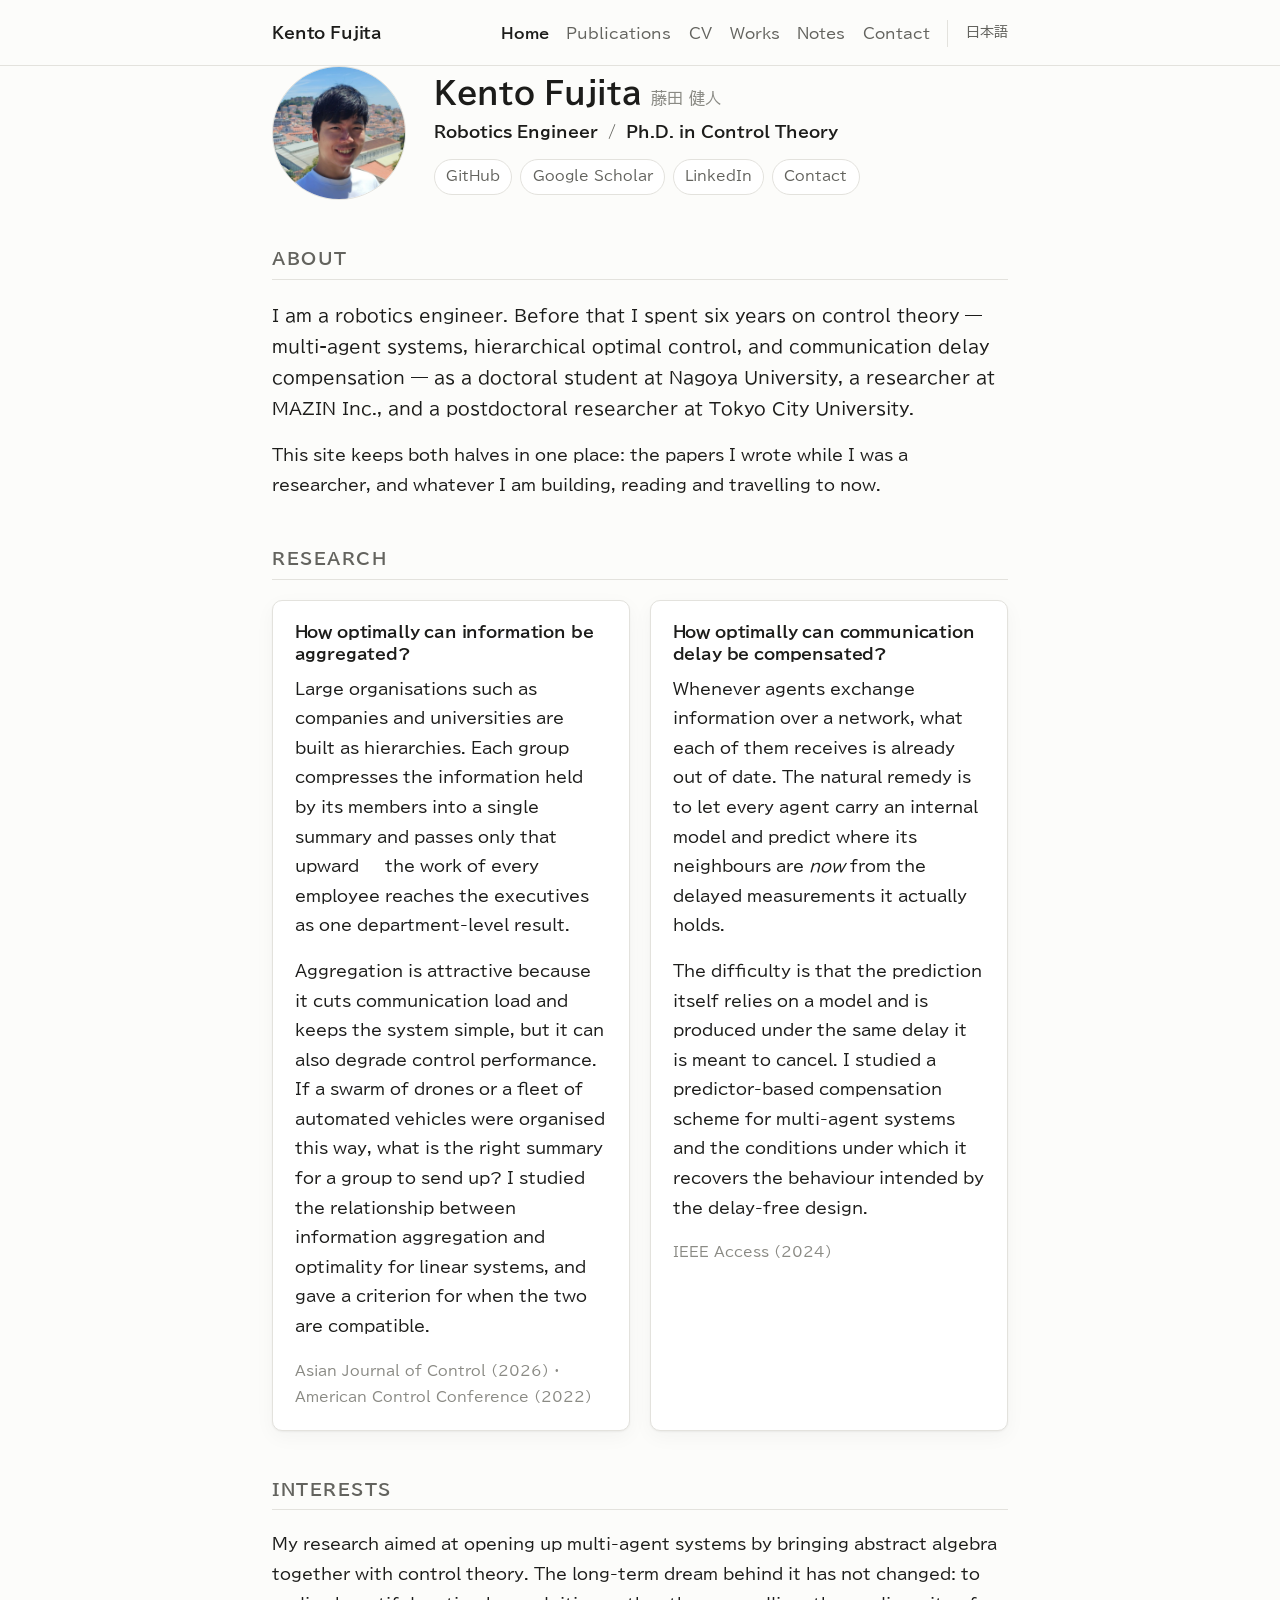
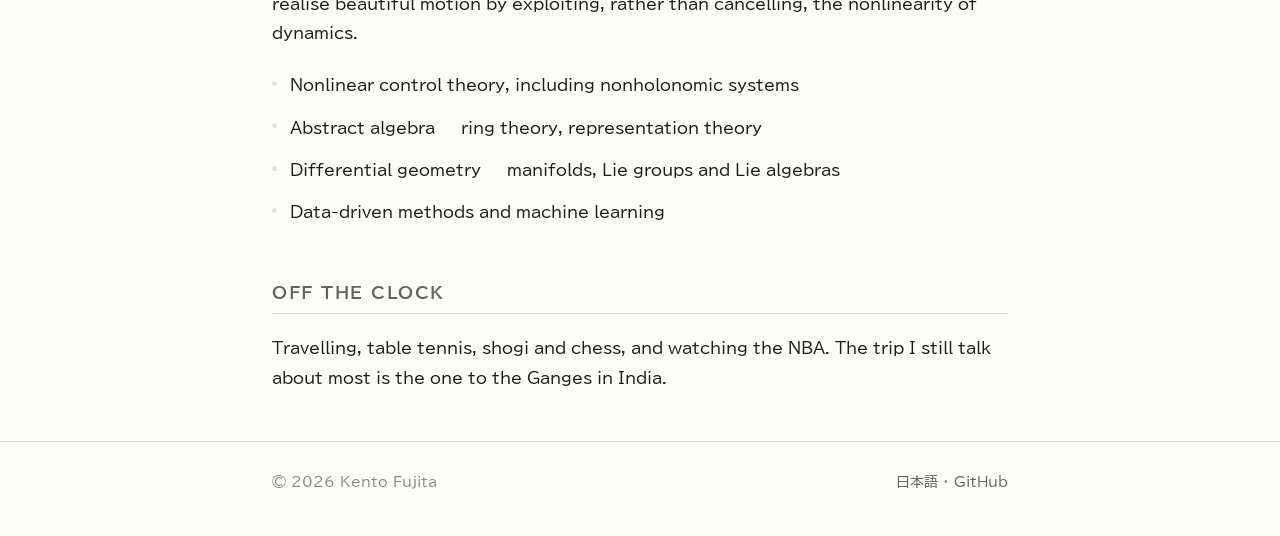
==== commit 40aac45a: "Revert the type-scale redesign and drop the research figures Back to the layout from 3c83d67: hero p" ====
--- a/index.html
+++ b/index.html
@@ -27,128 +27,79 @@
 <main class="wrap">
 
   <div class="hero">
-    <p class="hero-latin">藤田 健人</p>
-    <h1 class="hero-name">Kento<br>Fujita</h1>
-    <p class="hero-role">Robotics Engineer &nbsp;·&nbsp; Ph.D. in Control Theory</p>
-    <ul class="linkrow">
-      <li><a href="https://github.com/KennyFujita">GitHub</a></li>
-      <li><a href="https://scholar.google.com/citations?hl=en&amp;user=qDLfMhMAAAAJ">Google Scholar</a></li>
-      <li><a href="https://www.linkedin.com/in/fujita-kento-control/">LinkedIn</a></li>
-      <li><a href="/contact.html">Contact</a></li>
-    </ul>
+    <img class="hero-photo" src="/assets/img/profile.jpg" alt="Kento Fujita" width="600" height="600">
+    <div class="hero-text">
+      <h1>Kento Fujita<span class="name-ja">藤田 健人</span></h1>
+      <p class="role"><strong>Robotics Engineer</strong> &nbsp;/&nbsp; <strong>Ph.D. in Control Theory</strong></p>
+      <ul class="linkrow">
+        <li><a href="https://github.com/KennyFujita">GitHub</a></li>
+        <li><a href="https://scholar.google.com/citations?hl=en&amp;user=qDLfMhMAAAAJ">Google Scholar</a></li>
+        <li><a href="https://www.linkedin.com/in/fujita-kento-control/">LinkedIn</a></li>
+        <li><a href="/contact.html">Contact</a></li>
+      </ul>
+    </div>
   </div>
 
   <section>
     <h2>About</h2>
-    <div class="about">
-      <img class="about-photo" src="/assets/img/profile.jpg" alt="Kento Fujita" width="600" height="600">
-      <div class="about-text">
-        <p class="lead">
-          I am a robotics engineer. Before that I spent six years on control
-          theory — multi-agent systems, hierarchical optimal control, and
-          communication delay compensation.
-        </p>
-        <p>
-          I did my doctorate at Nagoya University, then worked as a researcher at
-          MAZIN Inc. and as a postdoctoral researcher at Tokyo City University.
-          This site keeps both halves in one place: the papers I wrote while I was
-          a researcher, and whatever I am building, reading and travelling to now.
-        </p>
-      </div>
-    </div>
+    <p class="lead">
+      I am a robotics engineer. Before that I spent six years on control theory —
+      multi-agent systems, hierarchical optimal control, and communication delay
+      compensation — as a doctoral student at Nagoya University, a researcher at
+      MAZIN Inc., and a postdoctoral researcher at Tokyo City University.
+    </p>
+    <p>
+      This site keeps both halves in one place: the papers I wrote while I was a
+      researcher, and whatever I am building, reading and travelling to now.
+    </p>
   </section>
 
   <section>
     <h2>Research</h2>
+    <div class="cards">
 
-    <article class="research-item">
-      <h3>How optimally can information be aggregated?</h3>
-      <p>
-        Large organisations such as companies and universities are built as
-        hierarchies. Each group compresses the information held by its members
-        into a single summary and passes only that upward — the work of every
-        employee reaches the executives as one department-level result.
-      </p>
+      <article class="card">
+        <h3>How optimally can information be aggregated?</h3>
+        <p>
+          Large organisations such as companies and universities are built as
+          hierarchies. Each group compresses the information held by its members
+          into a single summary and passes only that upward — the work of every
+          employee reaches the executives as one department-level result.
+        </p>
+        <p>
+          Aggregation is attractive because it cuts communication load and keeps
+          the system simple, but it can also degrade control performance. If a
+          swarm of drones or a fleet of automated vehicles were organised this
+          way, what is the right summary for a group to send up? I studied the
+          relationship between information aggregation and optimality for linear
+          systems, and gave a criterion for when the two are compatible.
+        </p>
+        <p class="note">
+          Asian Journal of Control (2026) · American Control Conference (2022)
+        </p>
+      </article>
 
-      <figure>
-        <img src="/assets/img/fig-aggregation.jpg" alt="Two groups of agents on a lower level; each group's individual states are aggregated into one representative value that is exchanged on the upper level.">
-        <figcaption>
-          Each group aggregates the states of its own agents into a single
-          representative value, and only those representatives are exchanged on
-          the level above. From
-          <a href="https://doi.org/10.1002/asjc.3786">Fujita &amp; Tsubakino, Asian Journal of Control, 2026</a>.
-        </figcaption>
-      </figure>
+      <article class="card">
+        <h3>How optimally can communication delay be compensated?</h3>
+        <p>
+          Whenever agents exchange information over a network, what each of them
+          receives is already out of date. The natural remedy is to let every
+          agent carry an internal model and predict where its neighbours are
+          <em>now</em> from the delayed measurements it actually holds.
+        </p>
+        <p>
+          The difficulty is that the prediction itself relies on a model and is
+          produced under the same delay it is meant to cancel. I studied a
+          predictor-based compensation scheme for multi-agent systems and the
+          conditions under which it recovers the behaviour intended by the
+          delay-free design.
+        </p>
+        <p class="note">
+          IEEE Access (2024)
+        </p>
+      </article>
 
-      <p>
-        Aggregation is attractive because it cuts communication load and keeps
-        the system simple, but it can also degrade control performance. If a
-        swarm of drones or a fleet of automated vehicles were organised this way,
-        what is the right summary for a group to send up? I studied the
-        relationship between information aggregation and optimality for linear
-        systems, and gave a criterion for when the two are compatible.
-      </p>
-
-      <div class="table-scroll">
-        <table class="level-table">
-          <thead>
-            <tr><th>Level</th><th>System</th><th>Objective</th></tr>
-          </thead>
-          <tbody>
-            <tr>
-              <td class="lv">3</td>
-              <td>Whole system</td>
-              <td>Cooperation of groups<span class="eg">e.g. relative average position stabilisation</span></td>
-            </tr>
-            <tr>
-              <td class="lv">2</td>
-              <td>Each group of individuals</td>
-              <td>Cooperation of individuals<span class="eg">e.g. relative position stabilisation</span></td>
-            </tr>
-            <tr>
-              <td class="lv">1</td>
-              <td>Each individual</td>
-              <td>Individual objective<span class="eg">e.g. velocity stabilisation</span></td>
-            </tr>
-          </tbody>
-        </table>
-      </div>
-
-      <p class="note">
-        Asian Journal of Control (2026) · American Control Conference (2022)
-      </p>
-    </article>
-
-    <article class="research-item">
-      <h3>How optimally can communication delay be compensated?</h3>
-      <p>
-        Whenever agents exchange information over a network, what each of them
-        receives is already out of date. The natural remedy is to let every agent
-        carry an internal model and predict where its neighbours are <em>now</em>
-        from the delayed measurements it actually holds.
-      </p>
-
-      <figure class="figure--natural">
-        <img src="/assets/img/fig-delay.jpg" alt="Agents predicting each other's states under communication delay. In the plot, the compensated case coincides with the delay-free case and stays stable, while the uncompensated case diverges.">
-        <figcaption>
-          With compensation the trajectories coincide with the delay-free design
-          and stay stable; without it they diverge. From
-          <a href="https://doi.org/10.1109/ACCESS.2024.3520957">Fujita &amp; Tsubakino, IEEE Access, 2024</a>.
-        </figcaption>
-      </figure>
-
-      <p>
-        The difficulty is that the prediction itself relies on a model and is
-        produced under the same delay it is meant to cancel. I studied a
-        predictor-based compensation scheme for multi-agent systems and the
-        conditions under which it recovers the behaviour intended by the
-        delay-free design.
-      </p>
-      <p class="note">
-        IEEE Access (2024)
-      </p>
-    </article>
-
+    </div>
   </section>
 
   <section>
--- a/assets/style.css
+++ b/assets/style.css
@@ -2,11 +2,6 @@
    Kento Fujita — personal site
    Single stylesheet for every page (English and Japanese).
    No build step, no JavaScript.
-
-   Typography-led layout: the page is carried by scale contrast and whitespace
-   rather than imagery. Display type is ~4x the body size, sections are
-   numbered by CSS counters, and text sits on a narrow measure while figures
-   break out wider.
 
    Japanese text uses BIZ UDPGothic (Morisawa, SIL OFL) — a universal-design
    gothic. Google Fonts splits it into ~250 unicode-range subsets, so a page
@@ -15,9 +10,6 @@
    ========================================================================== */
 
 @import url("https://fonts.googleapis.com/css2?family=BIZ+UDPGothic:wght@400;700&display=swap");
-
-/* Palette is unchanged from the first version — only the type scale moved.
-   --rule is the hairline under section headings; it tracks the text colour. */
 
 :root {
   --bg: #fcfcfa;
@@ -26,12 +18,11 @@
   --muted: #63635e;
   --faint: #8a8a84;
   --border: #e3e2dd;
-  --rule: #1c1c1a;
   --accent: #275b87;
   --accent-soft: #eef3f8;
-  --radius: 8px;
-  --measure: 44rem;
-  --wide: 58rem;
+  --shadow: 0 1px 2px rgba(20, 20, 18, 0.05), 0 6px 20px rgba(20, 20, 18, 0.04);
+  --radius: 10px;
+  --measure: 46rem;
 }
 
 @media (prefers-color-scheme: dark) {
@@ -42,12 +33,13 @@
     --muted: #a6a6a1;
     --faint: #85857f;
     --border: #2e3036;
-    --rule: #e7e7e4;
     --accent: #8ab6dd;
     --accent-soft: #222932;
-  }
-}
-
+    --shadow: 0 1px 2px rgba(0, 0, 0, 0.3), 0 6px 20px rgba(0, 0, 0, 0.25);
+  }
+}
+
+/* The theme toggle on hosted pages stamps data-theme on <html>; it must win. */
 :root[data-theme="light"] {
   --bg: #fcfcfa;
   --surface: #ffffff;
@@ -55,7 +47,6 @@
   --muted: #63635e;
   --faint: #8a8a84;
   --border: #e3e2dd;
-  --rule: #1c1c1a;
   --accent: #275b87;
   --accent-soft: #eef3f8;
 }
@@ -67,7 +58,6 @@
   --muted: #a6a6a1;
   --faint: #85857f;
   --border: #2e3036;
-  --rule: #e7e7e4;
   --accent: #8ab6dd;
   --accent-soft: #222932;
 }
@@ -85,8 +75,8 @@
   font-family: -apple-system, BlinkMacSystemFont, "Segoe UI", "Helvetica Neue",
     "BIZ UDPGothic", "Hiragino Sans", "Hiragino Kaku Gothic ProN",
     "Noto Sans JP", Meiryo, sans-serif;
-  font-size: 17px;
-  line-height: 1.8;
+  font-size: 16px;
+  line-height: 1.85;
 }
 
 a {
@@ -99,8 +89,16 @@
   border-bottom-color: currentColor;
 }
 
+h1,
+h2,
+h3 {
+  line-height: 1.35;
+  font-weight: 650;
+  letter-spacing: -0.01em;
+}
+
 p {
-  margin: 0 0 1.1em;
+  margin: 0 0 1em;
 }
 
 img {
@@ -121,75 +119,143 @@
 .wrap {
   max-width: var(--measure);
   margin: 0 auto;
-  padding: 0 1.5rem;
+  padding: 0 1.25rem;
 }
 
 main {
-  padding: 4rem 0 6rem;
-  counter-reset: sec;
-}
-
-main > section {
-  margin: 0 0 5.5rem;
-  counter-increment: sec;
-}
-
-main > section:last-child {
-  margin-bottom: 0;
-}
-
-/* Numbered section rules: "01 — RESEARCH" over a hairline. */
-main > section > h2 {
-  font-size: 0.78rem;
+  padding: 2.5rem 0 4rem;
+}
+
+section {
+  margin: 0 0 3rem;
+}
+
+section > h2 {
+  font-size: 1.05rem;
+  text-transform: uppercase;
+  letter-spacing: 0.09em;
+  color: var(--muted);
   font-weight: 600;
-  text-transform: uppercase;
-  letter-spacing: 0.18em;
-  color: var(--muted);
-  margin: 0 0 2rem;
-  padding-top: 1rem;
-  border-top: 1px solid var(--rule);
-  line-height: 1.5;
-}
-
-main > section > h2::before {
-  content: counter(sec, decimal-leading-zero) "\00a0\00a0—\00a0\00a0";
-  color: var(--faint);
+  margin: 0 0 1.25rem;
+  padding-bottom: 0.5rem;
+  border-bottom: 1px solid var(--border);
+}
+
+/* ------------------------------------------------------------- header ---- */
+
+.site-header {
+  border-bottom: 1px solid var(--border);
+  background: var(--bg);
+}
+
+.site-header .wrap {
+  display: flex;
+  flex-wrap: wrap;
+  align-items: baseline;
+  gap: 0.5rem 1.5rem;
+  padding-top: 1.1rem;
+  padding-bottom: 1.1rem;
+}
+
+.brand {
+  font-weight: 650;
+  font-size: 1.02rem;
+  color: var(--fg);
+  letter-spacing: -0.01em;
+  border-bottom: none;
+}
+
+.brand:hover {
+  color: var(--accent);
+}
+
+.site-nav {
+  display: flex;
+  flex-wrap: wrap;
+  gap: 0.25rem 1.1rem;
+  margin-left: auto;
+  font-size: 0.92rem;
+}
+
+.site-nav a {
+  color: var(--muted);
+  border-bottom: none;
+}
+
+.site-nav a:hover {
+  color: var(--fg);
+}
+
+.site-nav a[aria-current="page"] {
+  color: var(--fg);
+  font-weight: 600;
+}
+
+.lang-switch {
+  font-size: 0.85rem;
+  color: var(--faint);
+  padding-left: 1.1rem;
+  border-left: 1px solid var(--border);
 }
 
 /* --------------------------------------------------------------- hero ---- */
 
 .hero {
-  margin: 0 0 6rem;
-}
-
-.hero-name {
-  font-size: clamp(3.4rem, 13vw, 6.5rem);
-  line-height: 0.9;
-  letter-spacing: -0.04em;
-  font-weight: 700;
-  margin: 0 0 1.5rem;
-}
-
-:lang(ja) .hero-name {
-  letter-spacing: -0.01em;
-  line-height: 1.02;
-}
-
-.hero-latin {
-  font-size: 0.82rem;
-  letter-spacing: 0.2em;
-  text-transform: uppercase;
-  color: var(--faint);
-  margin: 0 0 0.4rem;
-}
-
-.hero-role {
-  font-size: 1.15rem;
-  color: var(--fg);
-  margin: 0 0 2rem;
-  padding-top: 1.1rem;
-  border-top: 1px solid var(--rule);
-  max-width: 30rem;
+  display: flex;
+  flex-wrap: wrap;
+  align-items: center;
+  gap: 1.75rem;
+  margin-bottom: 3rem;
+}
+
+.hero-photo {
+  width: 132px;
+  height: 132px;
+  border-radius: 50%;
+  object-fit: cover;
+  background: var(--accent-soft);
+  border: 1px solid var(--border);
+  flex: none;
+}
+
+.hero-photo--placeholder {
+  display: flex;
+  align-items: center;
+  justify-content: center;
+  color: var(--faint);
+  font-size: 0.72rem;
+  text-align: center;
+  line-height: 1.4;
+  padding: 0.5rem;
+  box-sizing: border-box;
+}
+
+.hero-text {
+  flex: 1 1 16rem;
+}
+
+.hero h1 {
+  margin: 0 0 0.3rem;
+  font-size: 1.9rem;
+}
+
+.hero .name-ja {
+  color: var(--faint);
+  font-size: 1rem;
+  font-weight: 400;
+  margin-left: 0.6rem;
+  letter-spacing: 0.02em;
+}
+
+.hero .role {
+  margin: 0 0 0.75rem;
+  color: var(--muted);
+  font-size: 1rem;
+}
+
+.hero .role strong {
+  color: var(--fg);
+  font-weight: 600;
 }
 
 /* -------------------------------------------------------------- links ---- */
@@ -197,7 +263,7 @@
 .linkrow {
   display: flex;
   flex-wrap: wrap;
-  gap: 0.45rem;
+  gap: 0.5rem;
   margin: 0;
   padding: 0;
   list-style: none;
@@ -205,12 +271,12 @@
 
 .linkrow a {
   display: inline-block;
-  font-size: 0.82rem;
-  letter-spacing: 0.04em;
-  padding: 0.3rem 0.9rem;
+  font-size: 0.86rem;
+  padding: 0.25rem 0.7rem;
   border: 1px solid var(--border);
   border-radius: 999px;
   color: var(--muted);
+  background: var(--surface);
 }
 
 .linkrow a:hover {
@@ -218,98 +284,10 @@
   border-color: var(--accent);
 }
 
-/* ------------------------------------------------------------- header ---- */
-
-.site-header {
-  border-bottom: 1px solid var(--border);
-}
-
-.site-header .wrap {
-  display: flex;
-  flex-wrap: wrap;
-  align-items: baseline;
-  gap: 0.4rem 1.5rem;
-  padding-top: 1.15rem;
-  padding-bottom: 1.15rem;
-  max-width: var(--wide);
-}
-
-.brand {
-  font-weight: 700;
-  font-size: 0.9rem;
-  letter-spacing: 0.02em;
-  color: var(--fg);
-  border-bottom: none;
-}
-
-.brand:hover {
-  color: var(--accent);
-}
-
-.site-nav {
-  display: flex;
-  flex-wrap: wrap;
-  gap: 0.2rem 1.15rem;
-  margin-left: auto;
-  font-size: 0.82rem;
-  letter-spacing: 0.03em;
-}
-
-.site-nav a {
-  color: var(--muted);
-  border-bottom: none;
-}
-
-.site-nav a:hover {
-  color: var(--fg);
-}
-
-.site-nav a[aria-current="page"] {
-  color: var(--fg);
-  font-weight: 700;
-}
-
-.lang-switch {
-  font-size: 0.78rem;
-  color: var(--faint);
-  padding-left: 1.15rem;
-  border-left: 1px solid var(--border);
-}
-
-/* -------------------------------------------------------------- about ---- */
-
-.about {
-  display: flex;
-  flex-wrap: wrap;
-  gap: 2rem;
-  align-items: flex-start;
-}
-
-.about-photo {
-  width: 150px;
-  height: 150px;
-  border-radius: 50%;
-  object-fit: cover;
-  border: 1px solid var(--border);
-  flex: none;
-}
-
-.about-text {
-  flex: 1 1 20rem;
-}
-
-.about-text > :last-child {
-  margin-bottom: 0;
-}
-
 /* ---------------------------------------------------------- text bits ---- */
 
-/* The one paragraph per page that is allowed to be big. */
 .lead {
-  font-size: 1.3rem;
-  line-height: 1.6;
-  letter-spacing: -0.005em;
-  margin-bottom: 1.4rem;
+  font-size: 1.05rem;
 }
 
 .muted {
@@ -317,160 +295,29 @@
 }
 
 .note {
-  font-size: 0.86rem;
-  line-height: 1.7;
-  color: var(--faint);
-}
-
-main > h1 {
-  font-size: clamp(2.2rem, 6vw, 3.2rem);
-  line-height: 1.05;
-  letter-spacing: -0.03em;
-  font-weight: 700;
-  margin: 0 0 0.6rem;
-}
-
-main > h1 + .note {
-  margin: 0 0 4rem;
-}
-
-/* ----------------------------------------------------------- research ---- */
-
-.research-item {
-  margin: 0 0 4.5rem;
-}
-
-.research-item:last-child {
-  margin-bottom: 0;
-}
-
-.research-item h3 {
-  font-size: clamp(1.5rem, 3.6vw, 2rem);
-  line-height: 1.25;
-  letter-spacing: -0.02em;
-  font-weight: 700;
-  margin: 0 0 1.4rem;
-  max-width: 24ch;
-}
-
-/* Figures break out wider than the text measure. */
-figure {
-  width: min(var(--wide), 100%);
-  margin: 2.5rem 0;
-}
-
-@media (min-width: 60rem) {
-  figure {
-    margin-left: 50%;
-    transform: translateX(-50%);
-  }
-}
-
-figure img {
-  display: block;
-  width: 100%;
-  box-sizing: border-box;
-  /* Paper figures are drawn on white; keep a light plate in both themes. */
-  background: #fff;
-  padding: 1.4rem;
+  font-size: 0.88rem;
+  color: var(--faint);
+}
+
+/* ------------------------------------------------------------- cards ----- */
+
+.cards {
+  display: grid;
+  gap: 1.25rem;
+  grid-template-columns: repeat(auto-fit, minmax(17rem, 1fr));
+}
+
+.card {
+  background: var(--surface);
   border: 1px solid var(--border);
   border-radius: var(--radius);
-}
-
-/* For source images that are smaller than the wide column — never upscale. */
-.figure--natural {
-  width: min(44rem, 100%);
-}
-
-.figure--natural img {
-  max-width: 660px;
-  margin-left: auto;
-  margin-right: auto;
-}
-
-figcaption {
-  font-size: 0.82rem;
-  line-height: 1.65;
-  color: var(--faint);
-  margin-top: 0.8rem;
-}
-
-/* ---------------------------------------------------------- level table -- */
-
-.table-scroll {
-  width: min(var(--wide), 100%);
-  overflow-x: auto;
-  margin: 2.5rem 0;
-}
-
-@media (min-width: 60rem) {
-  .table-scroll {
-    margin-left: 50%;
-    transform: translateX(-50%);
-  }
-}
-
-.level-table {
-  border-collapse: collapse;
-  width: 100%;
-  min-width: 34rem;
-  font-size: 0.94rem;
-}
-
-.level-table th {
-  text-align: left;
-  font-size: 0.72rem;
-  text-transform: uppercase;
-  letter-spacing: 0.16em;
-  color: var(--faint);
-  font-weight: 600;
-  padding: 0 1rem 0.7rem 0;
-  border-bottom: 1px solid var(--rule);
-}
-
-.level-table td {
-  padding: 1.1rem 1rem 1.1rem 0;
-  border-bottom: 1px solid var(--border);
-  vertical-align: baseline;
-}
-
-.level-table tr:last-child td {
-  border-bottom: none;
-}
-
-.level-table .lv {
-  font-size: 1.9rem;
-  font-weight: 700;
-  line-height: 1;
-  color: var(--faint);
-  font-variant-numeric: tabular-nums;
-  width: 1.5em;
-}
-
-.level-table .eg {
-  display: block;
-  font-size: 0.84rem;
-  color: var(--muted);
-}
-
-/* ------------------------------------------------------------- cards ----- */
-
-.cards {
-  display: grid;
-  gap: 1.5rem;
-  grid-template-columns: repeat(auto-fit, minmax(17rem, 1fr));
-}
-
-.card {
-  border: 1px solid var(--border);
-  border-radius: var(--radius);
-  padding: 1.5rem;
+  padding: 1.25rem 1.35rem;
+  box-shadow: var(--shadow);
 }
 
 .card h3 {
-  margin: 0 0 0.7rem;
-  font-size: 1.15rem;
-  letter-spacing: -0.01em;
+  margin: 0 0 0.6rem;
+  font-size: 1.02rem;
 }
 
 .card p:last-child {
@@ -478,17 +325,21 @@
 }
 
 .card .card-meta {
-  font-size: 0.74rem;
-  text-transform: uppercase;
-  letter-spacing: 0.14em;
-  color: var(--faint);
-  margin-bottom: 0.6rem;
+  font-size: 0.82rem;
+  color: var(--faint);
+  margin-bottom: 0.5rem;
 }
 
 /* ------------------------------------------------------- publications ---- */
 
 .pub-group {
-  margin-bottom: 2.5rem;
+  margin-bottom: 2.25rem;
+}
+
+.pub-group h3 {
+  font-size: 0.95rem;
+  margin: 0 0 0.9rem;
+  color: var(--fg);
 }
 
 .pub-list {
@@ -500,25 +351,26 @@
 
 .pub-list > li {
   position: relative;
-  padding: 0 0 1.4rem 2.6rem;
+  padding: 0 0 1.05rem 2.2rem;
   counter-increment: pub;
-  font-size: 0.96rem;
-  line-height: 1.7;
 }
 
 .pub-list > li::before {
-  content: counter(pub, decimal-leading-zero);
+  content: "[" counter(pub) "]";
   position: absolute;
   left: 0;
-  top: 0.28em;
-  color: var(--faint);
-  font-size: 0.76rem;
-  letter-spacing: 0.06em;
+  top: 0;
+  color: var(--faint);
+  font-size: 0.85rem;
   font-variant-numeric: tabular-nums;
 }
 
+.pub-list .authors {
+  color: var(--fg);
+}
+
 .pub-list .title {
-  font-weight: 700;
+  font-weight: 600;
 }
 
 .pub-list .venue {
@@ -528,7 +380,7 @@
 
 .pub-list .orig {
   display: block;
-  font-size: 0.84rem;
+  font-size: 0.85rem;
   color: var(--faint);
   font-style: normal;
 }
@@ -541,12 +393,11 @@
 
 .pub-list .award {
   display: inline-block;
-  font-size: 0.74rem;
-  letter-spacing: 0.04em;
+  font-size: 0.78rem;
   color: var(--accent);
   background: var(--accent-soft);
   border-radius: 4px;
-  padding: 0 0.45em;
+  padding: 0 0.4em;
   margin-left: 0.3em;
   white-space: nowrap;
 }
@@ -562,9 +413,9 @@
 .timeline > li {
   display: flex;
   flex-wrap: wrap;
-  gap: 0.1rem 2rem;
-  padding: 1.1rem 0;
-  border-bottom: 1px solid var(--border);
+  gap: 0.1rem 1.5rem;
+  padding: 0.75rem 0;
+  border-bottom: 1px dashed var(--border);
 }
 
 .timeline > li:last-child {
@@ -573,11 +424,10 @@
 
 .timeline .when {
   flex: 0 0 9.5rem;
-  color: var(--faint);
-  font-size: 0.8rem;
-  letter-spacing: 0.05em;
+  color: var(--muted);
+  font-size: 0.88rem;
   font-variant-numeric: tabular-nums;
-  padding-top: 0.4rem;
+  padding-top: 0.15rem;
 }
 
 .timeline .what {
@@ -585,14 +435,13 @@
 }
 
 .timeline .what strong {
-  font-weight: 700;
+  font-weight: 600;
 }
 
 .timeline .what .sub {
   display: block;
   color: var(--muted);
   font-size: 0.89rem;
-  line-height: 1.65;
 }
 
 .plain-list {
@@ -602,22 +451,24 @@
 }
 
 .plain-list > li {
-  padding: 0.65rem 0;
-  border-bottom: 1px solid var(--border);
-  font-size: 0.96rem;
-}
-
-.plain-list > li:last-child {
-  border-bottom: none;
+  padding: 0.4rem 0 0.4rem 1.1rem;
+  position: relative;
+}
+
+.plain-list > li::before {
+  content: "";
+  position: absolute;
+  left: 0;
+  top: 1.02em;
+  width: 5px;
+  height: 5px;
+  border-radius: 50%;
+  background: var(--border);
 }
 
 .plain-list .when {
-  display: inline-block;
-  min-width: 9.5rem;
-  color: var(--faint);
-  font-size: 0.8rem;
-  letter-spacing: 0.05em;
-  font-variant-numeric: tabular-nums;
+  color: var(--faint);
+  font-size: 0.88rem;
 }
 
 /* -------------------------------------------------------------- notes ---- */
@@ -629,36 +480,36 @@
 }
 
 .note-list > li {
-  padding: 1.1rem 0;
+  padding: 0.85rem 0;
   border-bottom: 1px solid var(--border);
   display: flex;
   flex-wrap: wrap;
   align-items: baseline;
-  gap: 0.3rem 1.1rem;
+  gap: 0.3rem 0.9rem;
 }
 
 .note-list .date {
   color: var(--faint);
-  font-size: 0.8rem;
+  font-size: 0.85rem;
   font-variant-numeric: tabular-nums;
   flex: 0 0 6rem;
 }
 
 .tag {
   display: inline-block;
-  font-size: 0.7rem;
-  letter-spacing: 0.12em;
+  font-size: 0.74rem;
+  letter-spacing: 0.04em;
   text-transform: uppercase;
   color: var(--muted);
   border: 1px solid var(--border);
   border-radius: 999px;
-  padding: 0 0.65em;
+  padding: 0 0.55em;
 }
 
 .empty-state {
   border: 1px dashed var(--border);
   border-radius: var(--radius);
-  padding: 3rem 1.5rem;
+  padding: 2rem 1.5rem;
   text-align: center;
   color: var(--muted);
 }
@@ -667,18 +518,16 @@
 
 .site-footer {
   border-top: 1px solid var(--border);
-  padding: 2rem 0 3rem;
-  color: var(--faint);
-  font-size: 0.8rem;
-  letter-spacing: 0.03em;
+  padding: 1.75rem 0 2.5rem;
+  color: var(--faint);
+  font-size: 0.86rem;
 }
 
 .site-footer .wrap {
   display: flex;
   flex-wrap: wrap;
-  gap: 0.4rem 1.5rem;
+  gap: 0.4rem 1.25rem;
   justify-content: space-between;
-  max-width: var(--wide);
 }
 
 .site-footer a {
@@ -688,43 +537,30 @@
 /* --------------------------------------------------------- small screens - */
 
 @media (max-width: 34rem) {
-  body {
-    font-size: 16px;
-  }
-
-  main {
-    padding-top: 2.75rem;
-  }
-
   .hero {
-    margin-bottom: 4rem;
-  }
-
-  main > section {
-    margin-bottom: 4rem;
-  }
-
-  .lead {
-    font-size: 1.15rem;
-  }
-
-  .about-photo {
-    width: 110px;
-    height: 110px;
-  }
-
-  .timeline .when,
-  .plain-list .when {
+    gap: 1.25rem;
+  }
+
+  .hero-photo {
+    width: 96px;
+    height: 96px;
+  }
+
+  .hero h1 {
+    font-size: 1.6rem;
+  }
+
+  .hero .name-ja {
+    display: block;
+    margin-left: 0;
+  }
+
+  .timeline .when {
     flex-basis: 100%;
-    min-width: 0;
   }
 
   .note-list .date {
     flex-basis: auto;
-  }
-
-  figure img {
-    padding: 0.8rem;
   }
 }
 
